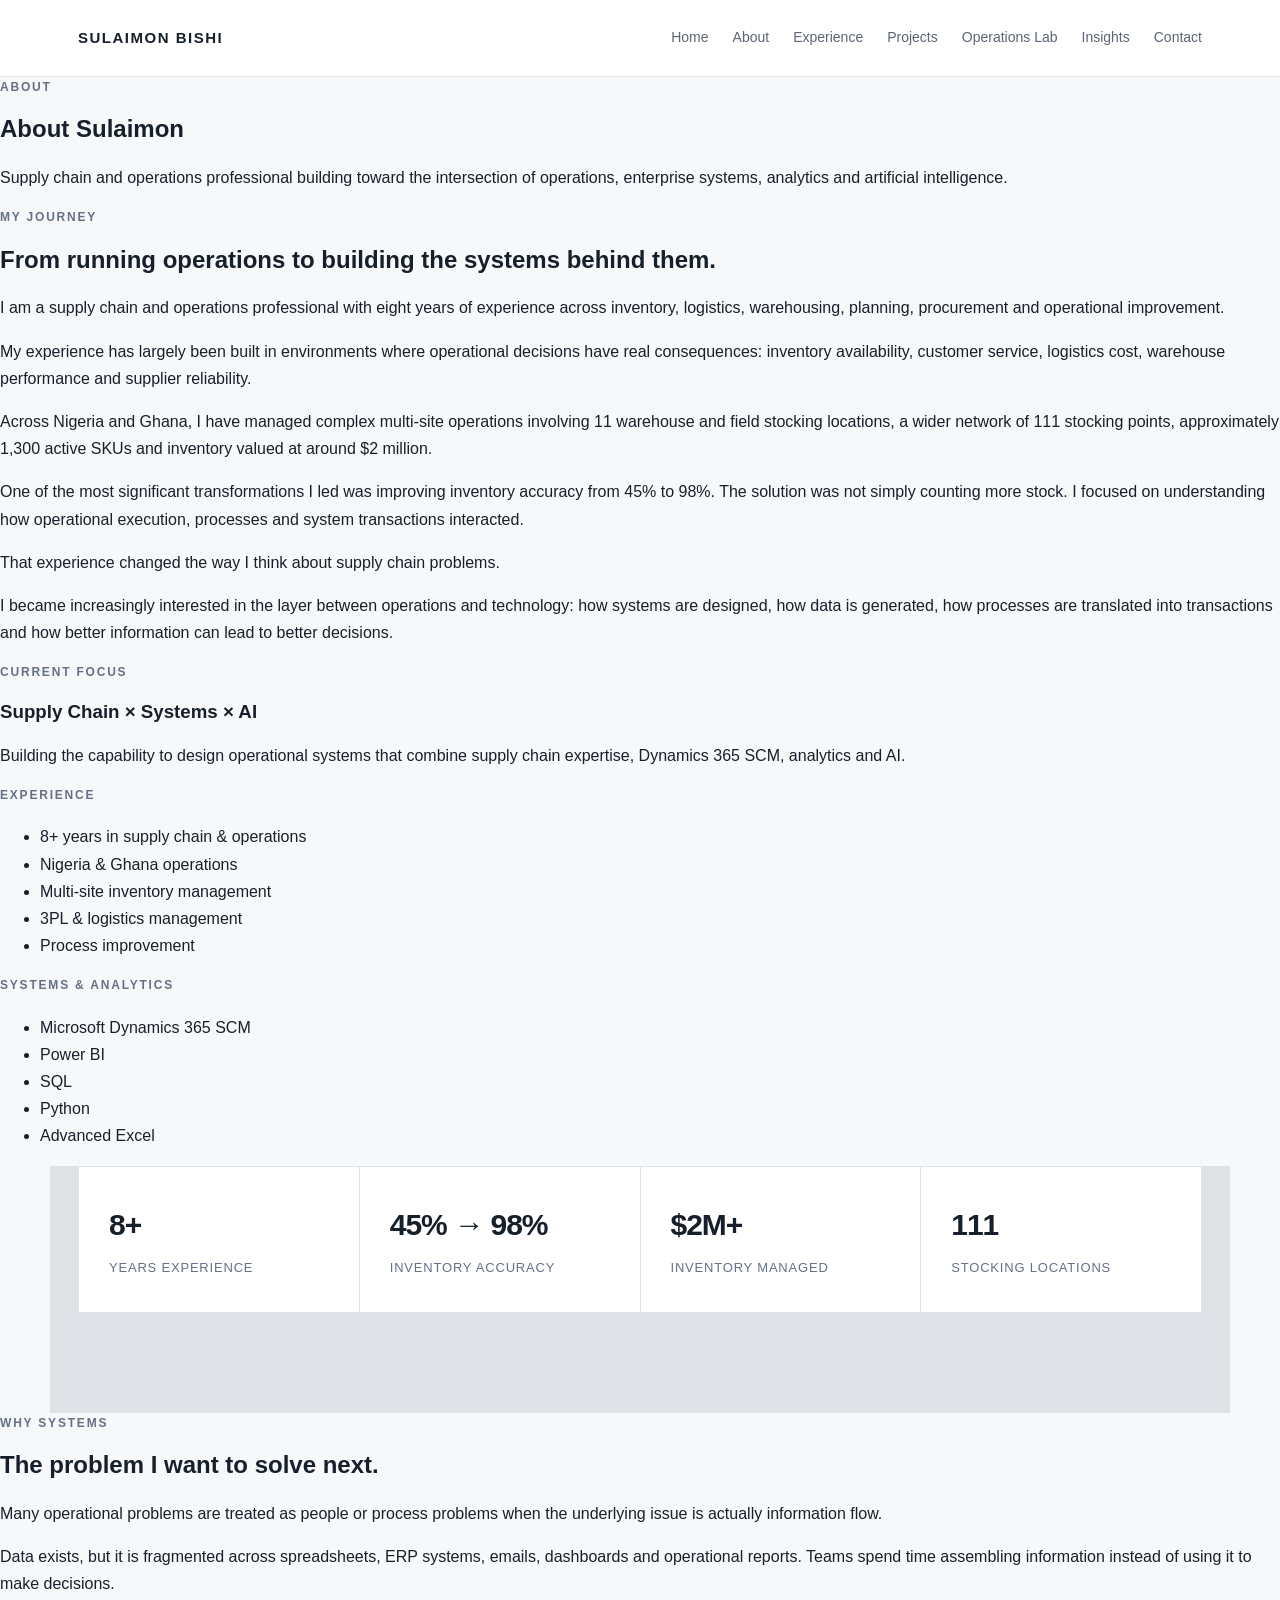
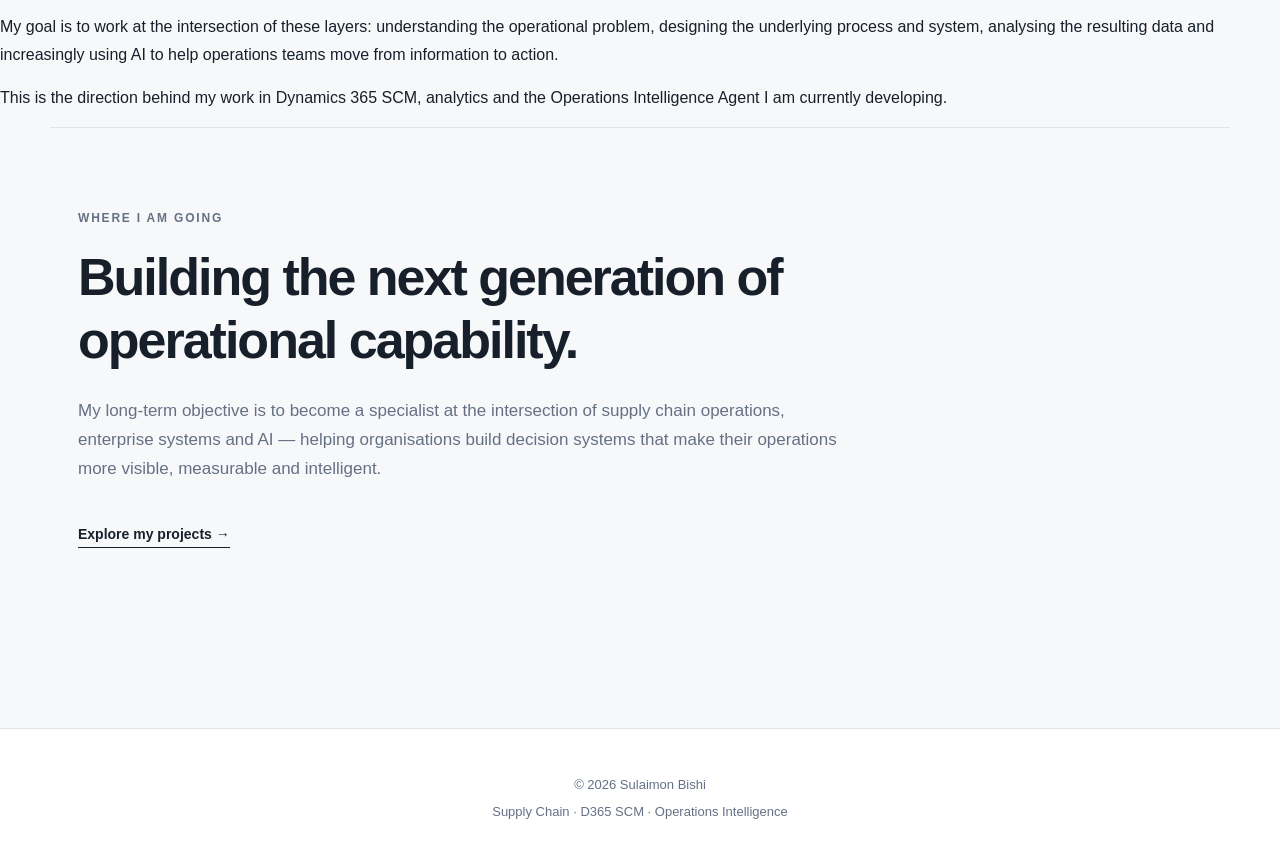
==== about.html @ 92021896 "Build complete About page" ====
<!DOCTYPE html>
<html lang="en">

<head>

    <meta charset="UTF-8">

    <meta name="viewport"
          content="width=device-width, initial-scale=1.0">

    <title>About | Sulaimon Bishi</title>

    <meta name="description"
          content="About Sulaimon Bishi — Supply Chain, Operations, Dynamics 365 SCM and Operations Intelligence professional.">

    <link rel="stylesheet" href="style.css">

</head>


<body>

<header>

    <nav>

        <div class="logo">
            SULAIMON BISHI
        </div>

        <div class="navigation">

            <a href="index.html">Home</a>

            <a href="about.html">About</a>

            <a href="experience.html">Experience</a>

            <a href="projects.html">Projects</a>

            <a href="lab.html">Operations Lab</a>

            <a href="insights.html">Insights</a>

            <a href="contact.html">Contact</a>

        </div>

    </nav>

</header>


<main>


    <!-- PAGE INTRO -->

    <section class="page-hero">

        <p class="section-label">
            ABOUT
        </p>

        <h1>
            About Sulaimon
        </h1>

        <p>
            Supply chain and operations professional building toward
            the intersection of operations, enterprise systems,
            analytics and artificial intelligence.
        </p>

    </section>


    <!-- MAIN ABOUT -->

    <section class="about-layout">


        <div class="about-main">

            <p class="section-label">
                MY JOURNEY
            </p>

            <h2>
                From running operations to building the systems behind them.
            </h2>


            <p>
                I am a supply chain and operations professional with
                eight years of experience across inventory, logistics,
                warehousing, planning, procurement and operational
                improvement.
            </p>


            <p>
                My experience has largely been built in environments
                where operational decisions have real consequences:
                inventory availability, customer service, logistics
                cost, warehouse performance and supplier reliability.
            </p>


            <p>
                Across Nigeria and Ghana, I have managed complex
                multi-site operations involving 11 warehouse and field
                stocking locations, a wider network of 111 stocking
                points, approximately 1,300 active SKUs and inventory
                valued at around $2 million.
            </p>


            <p>
                One of the most significant transformations I led was
                improving inventory accuracy from 45% to 98%.
                The solution was not simply counting more stock. I
                focused on understanding how operational execution,
                processes and system transactions interacted.
            </p>


            <p>
                That experience changed the way I think about supply
                chain problems.
            </p>


            <p>
                I became increasingly interested in the layer between
                operations and technology: how systems are designed,
                how data is generated, how processes are translated
                into transactions and how better information can lead
                to better decisions.
            </p>

        </div>


        <aside class="about-sidebar">

            <div class="about-card">

                <p class="section-label">
                    CURRENT FOCUS
                </p>

                <h3>
                    Supply Chain × Systems × AI
                </h3>

                <p>
                    Building the capability to design operational
                    systems that combine supply chain expertise,
                    Dynamics 365 SCM, analytics and AI.
                </p>

            </div>


            <div class="about-card">

                <p class="section-label">
                    EXPERIENCE
                </p>

                <ul>

                    <li>
                        8+ years in supply chain & operations
                    </li>

                    <li>
                        Nigeria & Ghana operations
                    </li>

                    <li>
                        Multi-site inventory management
                    </li>

                    <li>
                        3PL & logistics management
                    </li>

                    <li>
                        Process improvement
                    </li>

                </ul>

            </div>


            <div class="about-card">

                <p class="section-label">
                    SYSTEMS & ANALYTICS
                </p>

                <ul>

                    <li>
                        Microsoft Dynamics 365 SCM
                    </li>

                    <li>
                        Power BI
                    </li>

                    <li>
                        SQL
                    </li>

                    <li>
                        Python
                    </li>

                    <li>
                        Advanced Excel
                    </li>

                </ul>

            </div>

        </aside>


    </section>


    <!-- NUMBERS -->

    <section class="metrics">


        <div class="metric">

            <strong>
                8+
            </strong>

            <span>
                Years Experience
            </span>

        </div>


        <div class="metric">

            <strong>
                45% → 98%
            </strong>

            <span>
                Inventory Accuracy
            </span>

        </div>


        <div class="metric">

            <strong>
                $2M+
            </strong>

            <span>
                Inventory Managed
            </span>

        </div>


        <div class="metric">

            <strong>
                111
            </strong>

            <span>
                Stocking Locations
            </span>

        </div>


    </section>


    <!-- WHY SYSTEMS -->

    <section class="about-section">

        <p class="section-label">
            WHY SYSTEMS
        </p>

        <h2>
            The problem I want to solve next.
        </h2>


        <p>
            Many operational problems are treated as people or
            process problems when the underlying issue is actually
            information flow.
        </p>


        <p>
            Data exists, but it is fragmented across spreadsheets,
            ERP systems, emails, dashboards and operational reports.
            Teams spend time assembling information instead of
            using it to make decisions.
        </p>


        <p>
            My goal is to work at the intersection of these layers:
            understanding the operational problem, designing the
            underlying process and system, analysing the resulting
            data and increasingly using AI to help operations teams
            move from information to action.
        </p>


        <p>
            This is the direction behind my work in Dynamics 365 SCM,
            analytics and the Operations Intelligence Agent I am
            currently developing.
        </p>

    </section>


    <!-- CAREER DIRECTION -->

    <section class="featured">

        <p class="section-label">
            WHERE I AM GOING
        </p>

        <h2>
            Building the next generation of operational capability.
        </h2>

        <p>
            My long-term objective is to become a specialist at the
            intersection of supply chain operations, enterprise
            systems and AI — helping organisations build decision
            systems that make their operations more visible,
            measurable and intelligent.
        </p>

        <a href="projects.html" class="text-link">
            Explore my projects →
        </a>

    </section>


</main>


<footer>

    <p>
        © 2026 Sulaimon Bishi
    </p>

    <p>
        Supply Chain · D365 SCM · Operations Intelligence
    </p>

</footer>


</body>

</html>
---- style.css ----
/* =========================================
   SULAIMON BISHI — PROFESSIONAL PORTFOLIO
   ========================================= */


/* ---------- GLOBAL ---------- */

* {
    box-sizing: border-box;
}


html {
    scroll-behavior: smooth;
}


body {
    margin: 0;
    background: #f7f8fa;
    color: #17202a;
    font-family: Arial, Helvetica, sans-serif;
    line-height: 1.7;
}


a {
    color: inherit;
    text-decoration: none;
}


p {
    margin-top: 0;
}


h1,
h2,
h3 {
    margin-top: 0;
    line-height: 1.2;
}


main {
    width: 100%;
}


/* ---------- NAVIGATION ---------- */

header {
    position: sticky;
    top: 0;
    z-index: 1000;

    background: rgba(255, 255, 255, 0.96);

    border-bottom: 1px solid #e4e7eb;

    backdrop-filter: blur(8px);
}


nav {
    max-width: 1180px;
    margin: 0 auto;

    min-height: 76px;

    padding: 0 28px;

    display: flex;
    align-items: center;
    justify-content: space-between;

    gap: 30px;
}


.logo {
    font-size: 15px;
    font-weight: 700;

    letter-spacing: 1.5px;

    white-space: nowrap;
}


.navigation {
    display: flex;
    align-items: center;

    gap: 24px;
}


.navigation a {
    color: #5b6573;

    font-size: 14px;
    font-weight: 500;

    transition:
        color 0.2s ease,
        transform 0.2s ease;
}


.navigation a:hover {
    color: #111827;

    transform: translateY(-1px);
}


/* ---------- HERO ---------- */

.hero {
    max-width: 1180px;

    margin: 0 auto;

    padding: 125px 28px 100px;
}


.eyebrow,
.section-label {
    color: #667085;

    font-size: 12px;
    font-weight: 700;

    letter-spacing: 1.8px;

    text-transform: uppercase;
}


.eyebrow {
    margin-bottom: 24px;
}


.hero h1 {
    max-width: 900px;

    margin-bottom: 18px;

    font-size: clamp(48px, 7vw, 82px);

    letter-spacing: -3px;
}


.hero h2 {
    max-width: 850px;

    margin-bottom: 28px;

    color: #344054;

    font-size: clamp(22px, 3vw, 34px);

    font-weight: 500;

    letter-spacing: -0.7px;
}


.hero-text {
    max-width: 720px;

    margin-bottom: 36px;

    color: #667085;

    font-size: 19px;
}


/* ---------- BUTTONS ---------- */

.hero-buttons {
    display: flex;

    flex-wrap: wrap;

    gap: 14px;
}


.button {
    display: inline-flex;

    align-items: center;
    justify-content: center;

    min-height: 48px;

    padding: 0 22px;

    background: #17202a;

    border: 1px solid #17202a;
    border-radius: 6px;

    color: #ffffff;

    font-size: 14px;
    font-weight: 700;

    transition:
        background 0.2s ease,
        color 0.2s ease,
        transform 0.2s ease;
}


.button:hover {
    background: #ffffff;

    color: #17202a;

    transform: translateY(-2px);
}


.button.secondary {
    background: transparent;

    color: #17202a;

    border-color: #c9ced6;
}


.button.secondary:hover {
    background: #17202a;

    color: #ffffff;
}


/* ---------- METRICS ---------- */

.metrics {
    max-width: 1180px;

    margin: 0 auto;

    padding: 0 28px 100px;

    display: grid;

    grid-template-columns:
        repeat(4, 1fr);

    gap: 1px;

    background: #dfe3e8;

    border: 1px solid #dfe3e8;
}


.metric {
    min-height: 145px;

    padding: 30px;

    background: #ffffff;

    display: flex;

    flex-direction: column;

    justify-content: center;
}


.metric strong {
    margin-bottom: 7px;

    font-size: 30px;

    letter-spacing: -1px;
}


.metric span {
    color: #667085;

    font-size: 13px;

    text-transform: uppercase;

    letter-spacing: 0.8px;
}


/* ---------- GENERAL CONTENT ---------- */

.intro,
.focus,
.featured {
    max-width: 1180px;

    margin: 0 auto;

    padding-left: 28px;
    padding-right: 28px;
}


.intro {
    padding-top: 110px;

    padding-bottom: 90px;
}


.intro h1 {
    max-width: 850px;

    margin-bottom: 28px;

    font-size: clamp(44px, 6vw, 68px);

    letter-spacing: -2.5px;
}


.intro h2,
.featured h2 {
    max-width: 850px;

    margin-bottom: 26px;

    font-size: clamp(34px, 5vw, 52px);

    letter-spacing: -2px;
}


.intro p:not(.section-label) {
    max-width: 760px;

    color: #667085;

    font-size: 17px;
}


.section-label {
    margin-bottom: 18px;
}


/* ---------- CAPABILITY CARDS ---------- */

.focus {
    padding-bottom: 110px;

    display: grid;

    grid-template-columns:
        repeat(3, 1fr);

    gap: 18px;
}


.focus-card {
    min-height: 250px;

    padding: 34px;

    background: #ffffff;

    border: 1px solid #e1e5ea;

    border-radius: 8px;

    transition:
        transform 0.2s ease,
        border-color 0.2s ease,
        box-shadow 0.2s ease;
}


.focus-card:hover {
    transform: translateY(-4px);

    border-color: #b8bec7;

    box-shadow:
        0 12px 30px rgba(16, 24, 40, 0.07);
}


.focus-card h3 {
    margin-bottom: 16px;

    font-size: 22px;
}


.focus-card p:not(.section-label) {
    color: #667085;

    font-size: 15px;
}


/* ---------- FEATURED SECTIONS ---------- */

.featured {
    margin-bottom: 80px;

    padding-top: 80px;
    padding-bottom: 80px;

    border-top: 1px solid #e1e5ea;
}


.featured > p:not(.section-label) {
    max-width: 760px;

    color: #667085;

    font-size: 17px;
}


.featured .text-link {
    margin-top: 22px;
}


/* ---------- PROJECT GRID ---------- */

.project-grid {
    margin-top: 42px;

    display: grid;

    grid-template-columns:
        repeat(2, 1fr);

    gap: 20px;
}


.project-card {
    min-height: 330px;

    padding: 32px;

    background: #ffffff;

    border: 1px solid #e1e5ea;

    border-radius: 8px;

    display: flex;

    flex-direction: column;

    align-items: flex-start;

    transition:
        transform 0.2s ease,
        box-shadow 0.2s ease,
        border-color 0.2s ease;
}


.project-card:hover {
    transform: translateY(-4px);

    border-color: #b8bec7;

    box-shadow:
        0 12px 30px rgba(16, 24, 40, 0.07);
}


.project-status {
    margin-bottom: 18px;

    color: #667085;

    font-size: 11px;

    font-weight: 700;

    letter-spacing: 1.4px;

    text-transform: uppercase;
}


.project-card h3 {
    margin-bottom: 15px;

    font-size: 24px;

    letter-spacing: -0.5px;
}


.project-card p:not(.project-status) {
    color: #667085;

    font-size: 15px;
}


.project-tags {
    margin-top: auto;

    padding-top: 25px;

    display: flex;

    flex-wrap: wrap;

    gap: 8px;
}


.project-tags span {
    padding: 5px 9px;

    background: #f1f3f5;

    border-radius: 4px;

    color: #475467;

    font-size: 11px;

    font-weight: 700;

    letter-spacing: 0.3px;
}


/* ---------- TEXT LINKS ---------- */

.text-link {
    display: inline-block;

    color: #17202a;

    font-size: 14px;

    font-weight: 700;

    border-bottom: 1px solid #17202a;

    transition:
        opacity 0.2s ease,
        transform 0.2s ease;
}


.text-link:hover {
    opacity: 0.6;

    transform: translateX(3px);
}


/* ---------- FOOTER ---------- */

footer {
    margin-top: 100px;

    padding: 40px 28px;

    border-top: 1px solid #e1e5ea;

    background: #ffffff;

    text-align: center;

    color: #667085;

    font-size: 13px;
}


footer p {
    margin: 5px 0;
}


/* ---------- RESPONSIVE TABLET ---------- */

@media (max-width: 900px) {

    nav {
        align-items: flex-start;

        flex-direction: column;

        padding-top: 20px;
        padding-bottom: 20px;
    }


    .navigation {
        width: 100%;

        flex-wrap: wrap;

        gap: 14px 20px;
    }


    .metrics {
        grid-template-columns:
            repeat(2, 1fr);
    }


    .focus {
        grid-template-columns:
            1fr;
    }


    .project-grid {
        grid-template-columns:
            1fr;
    }

}


/* ---------- RESPONSIVE MOBILE ---------- */

@media (max-width: 600px) {

    nav {
        padding-left: 20px;
        padding-right: 20px;
    }


    .navigation {
        gap: 10px 15px;
    }


    .navigation a {
        font-size: 13px;
    }


    .hero {
        padding: 80px 20px 70px;
    }


    .hero h1 {
        font-size: 48px;

        letter-spacing: -2px;
    }


    .hero h2 {
        font-size: 24px;
    }


    .hero-text {
        font-size: 17px;
    }


    .metrics {
        margin-left: 20px;
        margin-right: 20px;

        padding: 0;

        grid-template-columns:
            1fr;
    }


    .intro,
    .focus,
    .featured {
        padding-left: 20px;
        padding-right: 20px;
    }


    .intro {
        padding-top: 75px;

        padding-bottom: 65px;
    }


    .intro h2,
    .featured h2 {
        font-size: 36px;
    }


    .focus {
        padding-bottom: 70px;
    }


    .featured {
        padding-top: 60px;

        padding-bottom: 60px;

        margin-bottom: 50px;
    }


    .project-grid {
        margin-top: 30px;
    }


    .project-card {
        min-height: auto;

        padding: 26px;
    }


    footer {
        padding-left: 20px;
        padding-right: 20px;
    }

}
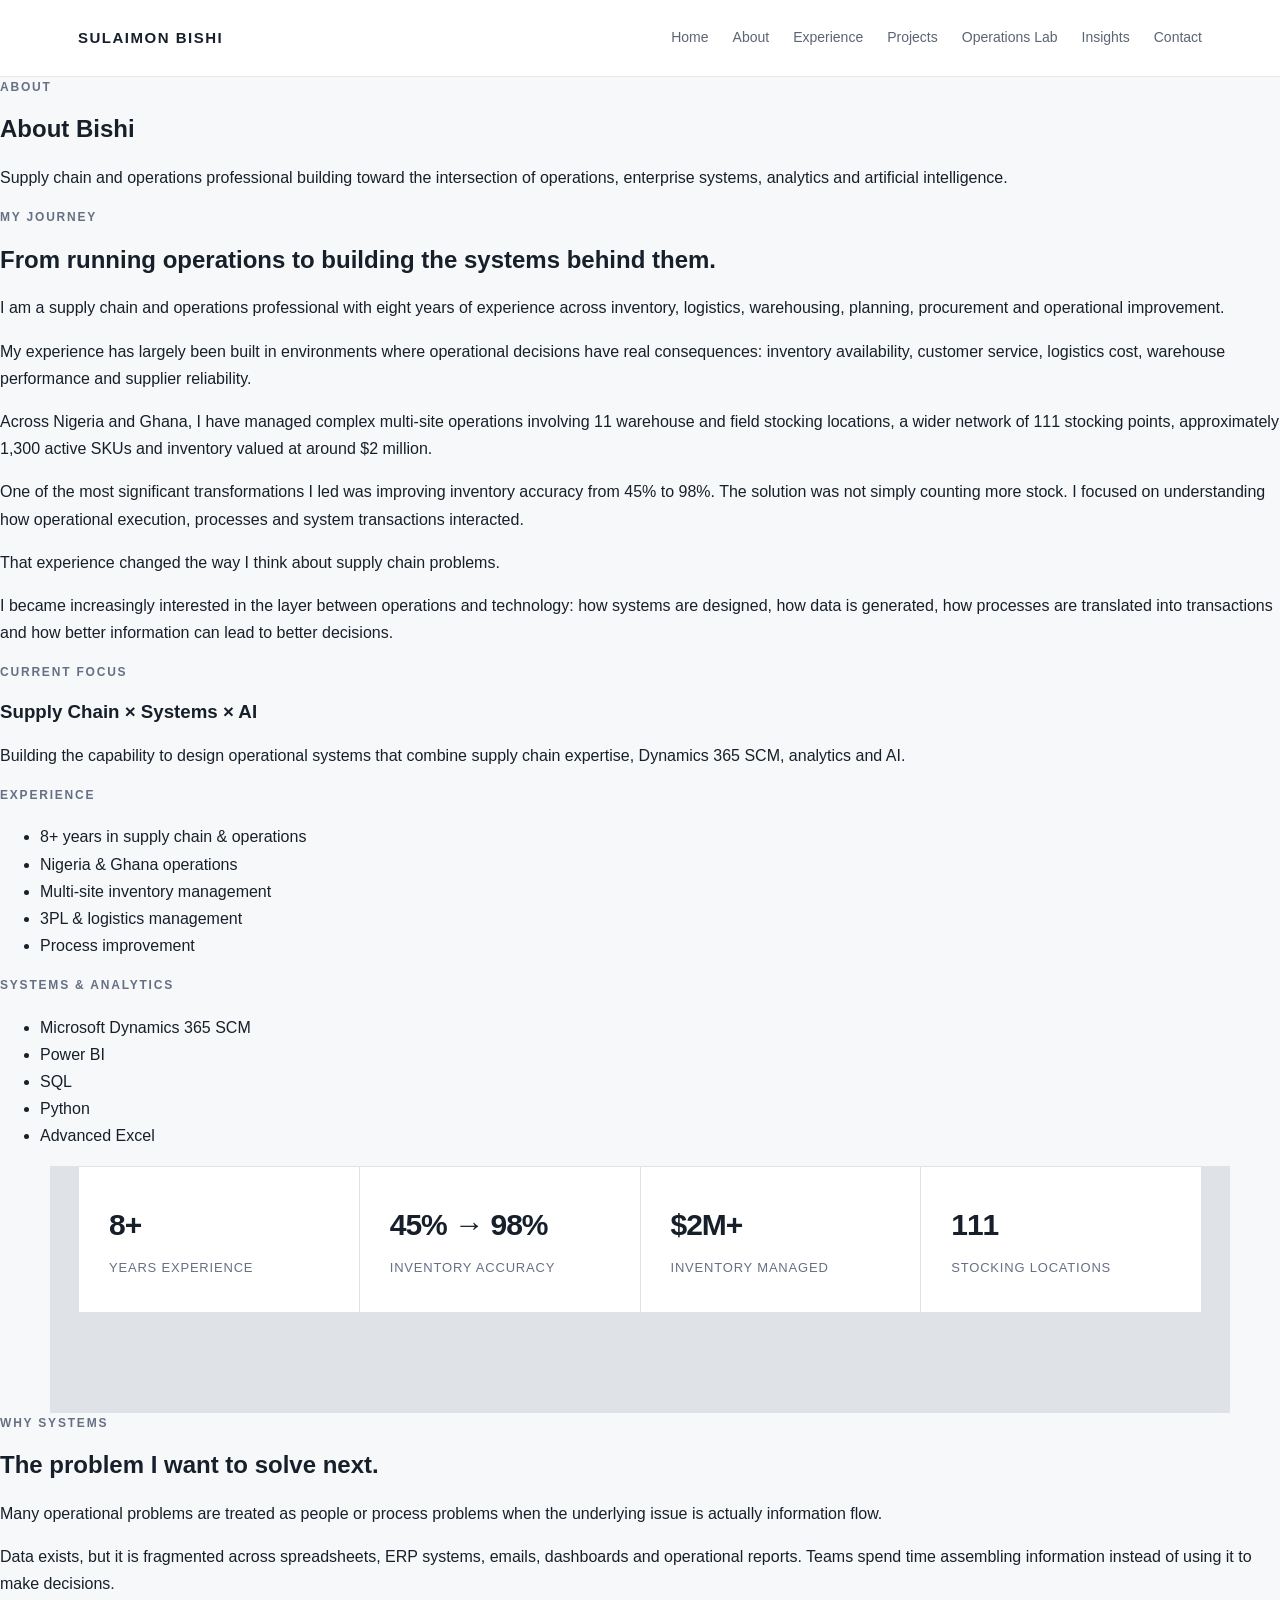
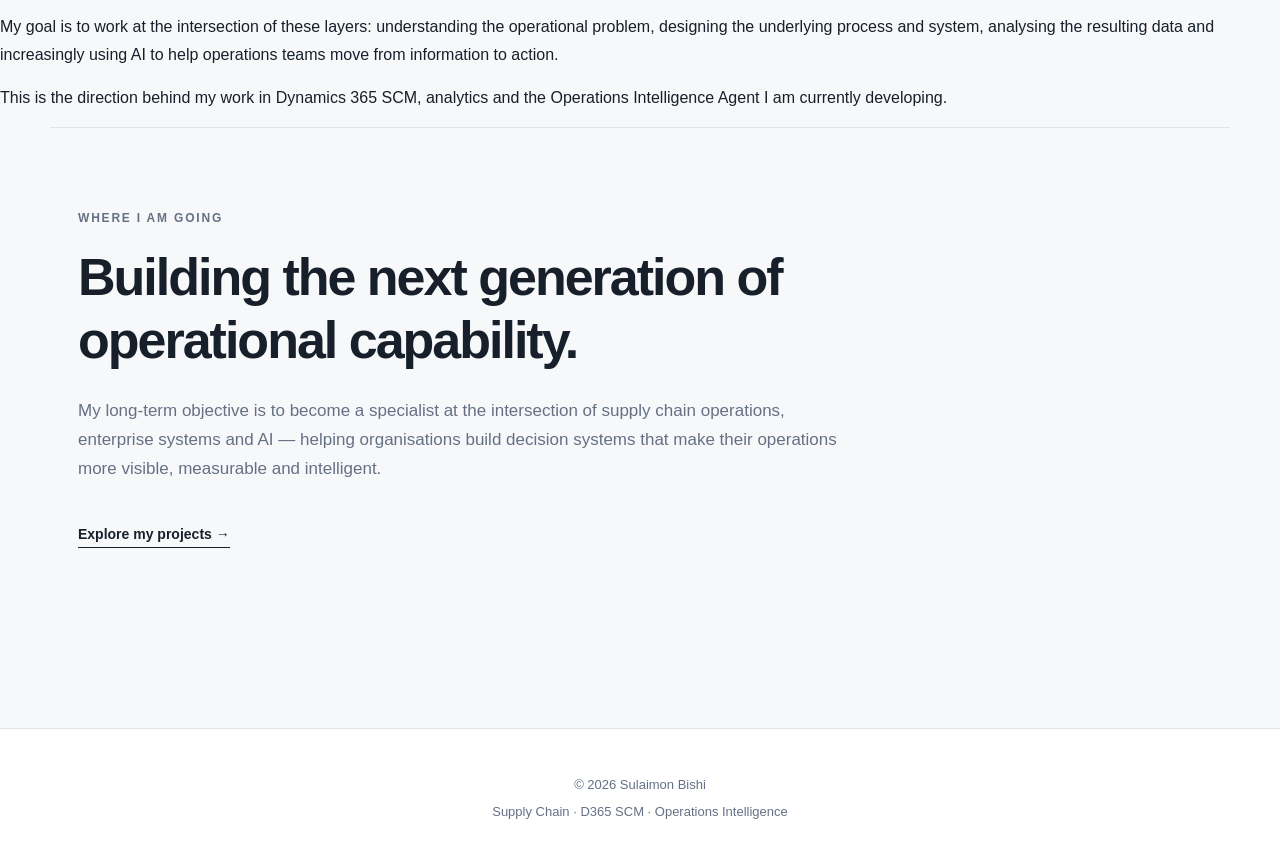
==== commit 726aca8b: "Build complete About page" ====
--- a/about.html
+++ b/about.html
@@ -63,7 +63,7 @@
         </p>
 
         <h1>
-            About Sulaimon
+            About Bishi
         </h1>
 
         <p>
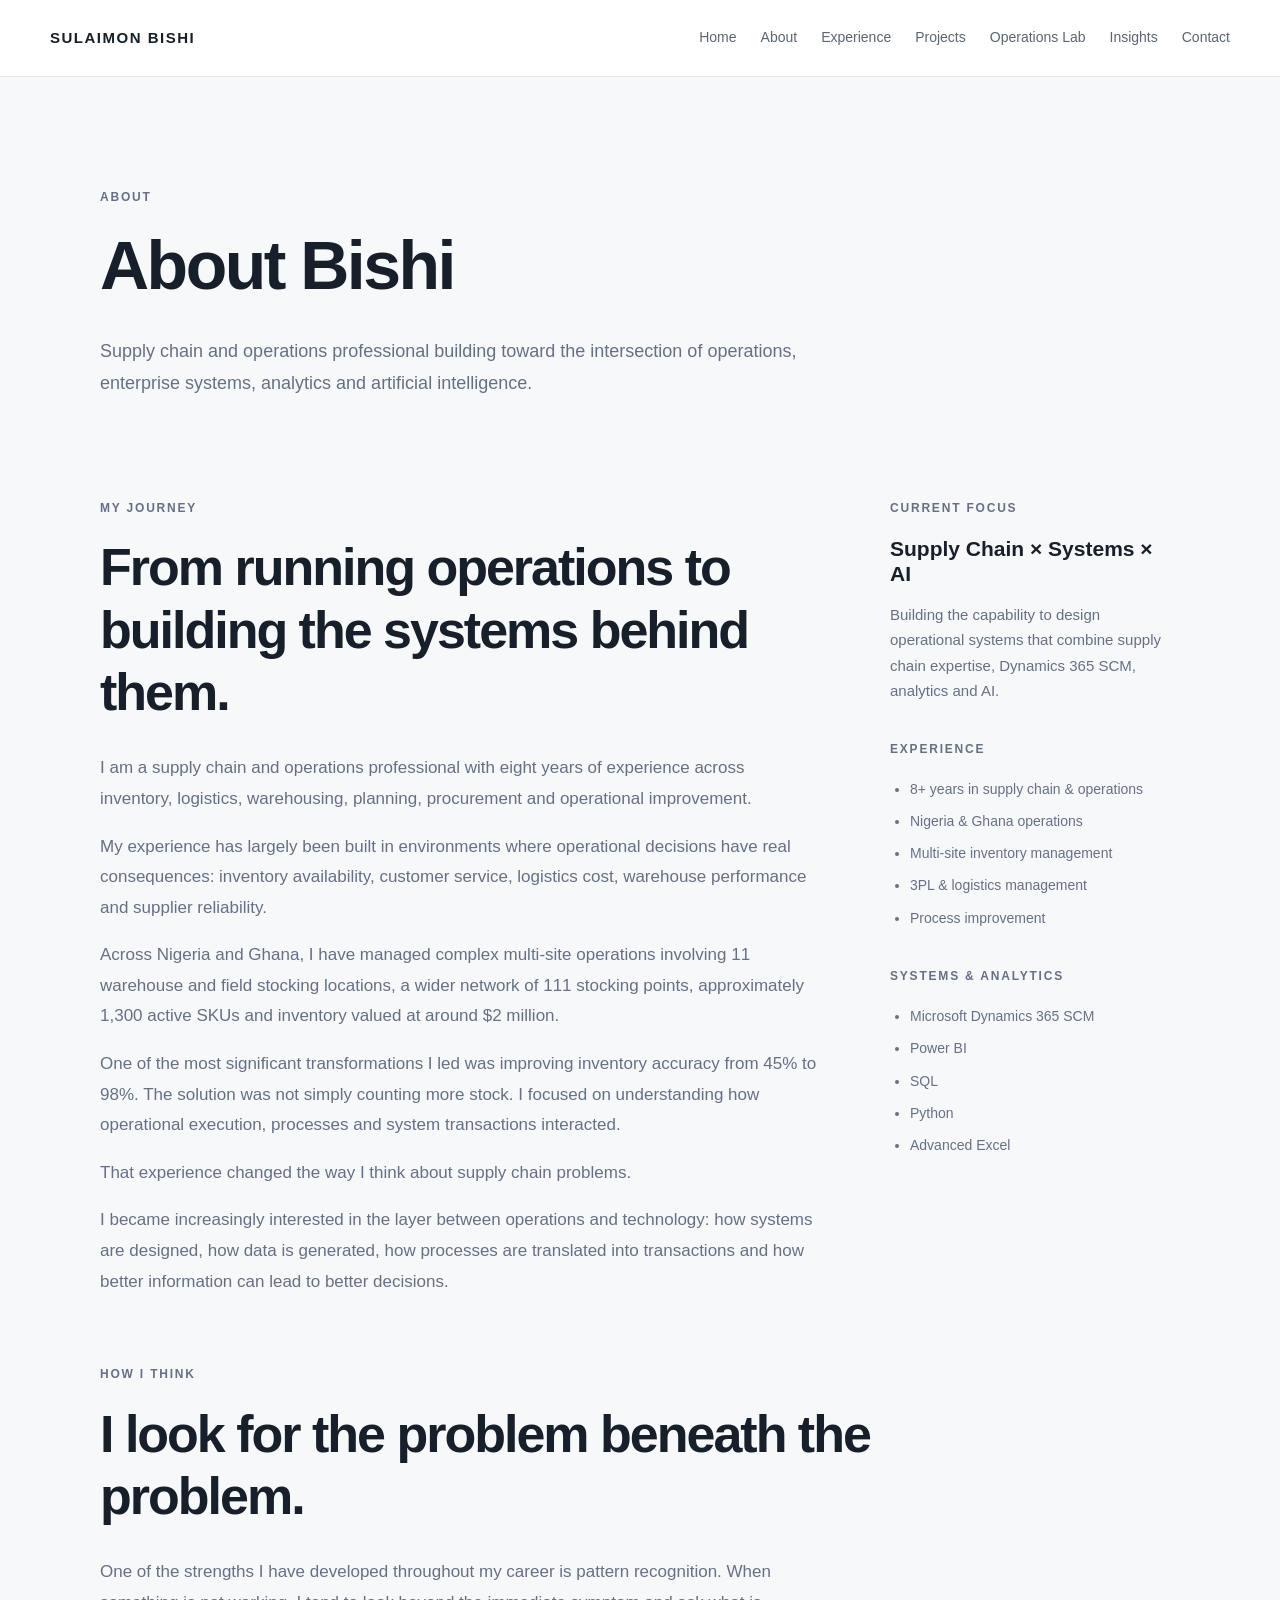
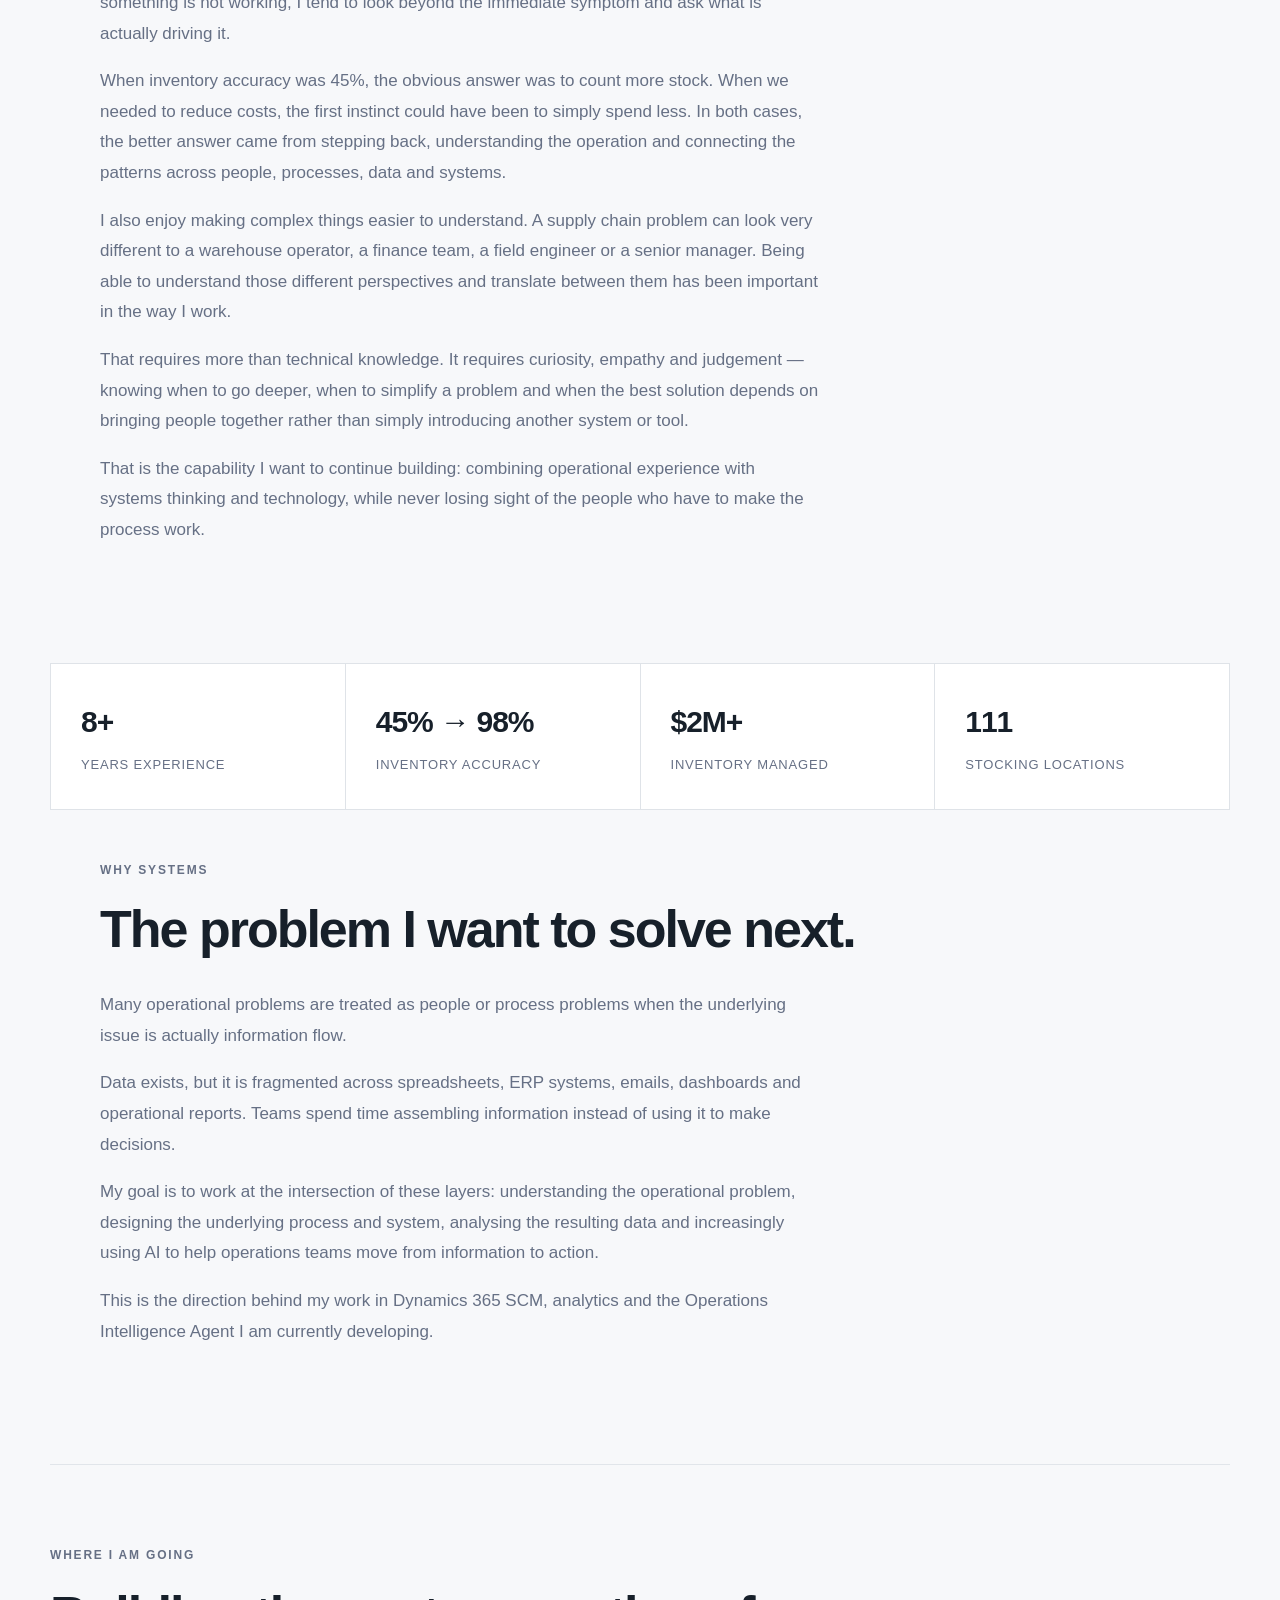
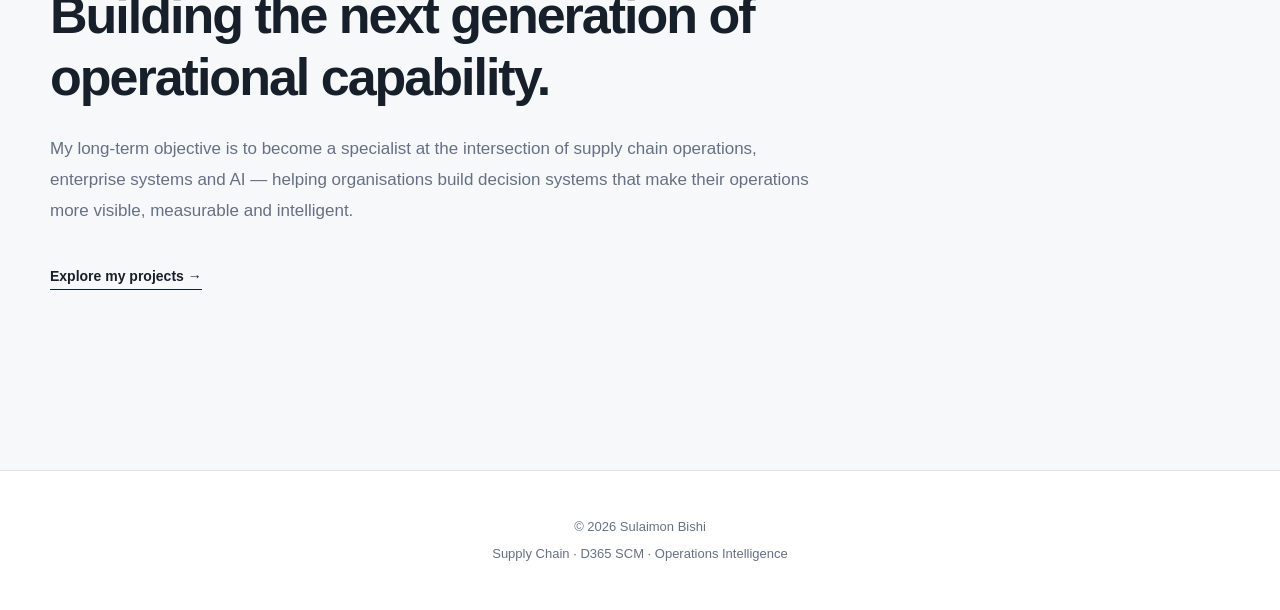
==== commit 3ca46bf5: "Personality in About Section" ====
--- a/about.html
+++ b/about.html
@@ -234,6 +234,66 @@
     </section>
 
 
+    <!-- HOW I THINK -->
+
+    <section class="about-section">
+
+        <p class="section-label">
+            HOW I THINK
+        </p>
+
+        <h2>
+            I look for the problem beneath the problem.
+        </h2>
+
+
+        <p>
+            One of the strengths I have developed throughout my career
+            is pattern recognition. When something is not working, I
+            tend to look beyond the immediate symptom and ask what is
+            actually driving it.
+        </p>
+
+
+        <p>
+            When inventory accuracy was 45%, the obvious answer was to
+            count more stock. When we needed to reduce costs, the first
+            instinct could have been to simply spend less. In both
+            cases, the better answer came from stepping back,
+            understanding the operation and connecting the patterns
+            across people, processes, data and systems.
+        </p>
+
+
+        <p>
+            I also enjoy making complex things easier to understand.
+            A supply chain problem can look very different to a
+            warehouse operator, a finance team, a field engineer or a
+            senior manager. Being able to understand those different
+            perspectives and translate between them has been important
+            in the way I work.
+        </p>
+
+
+        <p>
+            That requires more than technical knowledge. It requires
+            curiosity, empathy and judgement — knowing when to go
+            deeper, when to simplify a problem and when the best
+            solution depends on bringing people together rather than
+            simply introducing another system or tool.
+        </p>
+
+
+        <p>
+            That is the capability I want to continue building:
+            combining operational experience with systems thinking and
+            technology, while never losing sight of the people who
+            have to make the process work.
+        </p>
+
+    </section>
+
+
     <!-- NUMBERS -->
 
     <section class="metrics">
--- a/style.css
+++ b/style.css
@@ -1,19 +1,21 @@
 /* =========================================
-   SULAIMON BISHI — PROFESSIONAL PORTFOLIO
-   ========================================= */
-
-
-/* ---------- GLOBAL ---------- */
+   SULAIMON BISHI
+   PROFESSIONAL PORTFOLIO
+   MASTER STYLESHEET
+   ========================================= */
+
+
+/* =========================================
+   1. GLOBAL
+   ========================================= */
 
 * {
     box-sizing: border-box;
 }
 
-
 html {
     scroll-behavior: smooth;
 }
-
 
 body {
     margin: 0;
@@ -21,19 +23,17 @@
     color: #17202a;
     font-family: Arial, Helvetica, sans-serif;
     line-height: 1.7;
-}
-
+    overflow-x: hidden;
+}
 
 a {
     color: inherit;
     text-decoration: none;
 }
 
-
 p {
     margin-top: 0;
 }
-
 
 h1,
 h2,
@@ -42,13 +42,32 @@
     line-height: 1.2;
 }
 
-
 main {
     width: 100%;
 }
 
 
-/* ---------- NAVIGATION ---------- */
+/* =========================================
+   2. SITE CONTAINER
+   ========================================= */
+
+nav {
+    width: min(100% - 56px, 1180px);
+    min-height: 76px;
+
+    margin: 0 auto;
+
+    display: flex;
+    align-items: center;
+    justify-content: space-between;
+
+    gap: 30px;
+}
+
+
+/* =========================================
+   3. NAVIGATION
+   ========================================= */
 
 header {
     position: sticky;
@@ -62,23 +81,6 @@
     backdrop-filter: blur(8px);
 }
 
-
-nav {
-    max-width: 1180px;
-    margin: 0 auto;
-
-    min-height: 76px;
-
-    padding: 0 28px;
-
-    display: flex;
-    align-items: center;
-    justify-content: space-between;
-
-    gap: 30px;
-}
-
-
 .logo {
     font-size: 15px;
     font-weight: 700;
@@ -88,7 +90,6 @@
     white-space: nowrap;
 }
 
-
 .navigation {
     display: flex;
     align-items: center;
@@ -96,7 +97,6 @@
     gap: 24px;
 }
 
-
 .navigation a {
     color: #5b6573;
 
@@ -108,7 +108,6 @@
         transform 0.2s ease;
 }
 
-
 .navigation a:hover {
     color: #111827;
 
@@ -116,16 +115,17 @@
 }
 
 
-/* ---------- HERO ---------- */
+/* =========================================
+   4. HOMEPAGE HERO
+   ========================================= */
 
 .hero {
-    max-width: 1180px;
+    width: min(100% - 56px, 1180px);
 
     margin: 0 auto;
 
-    padding: 125px 28px 100px;
-}
-
+    padding: 125px 0 100px;
+}
 
 .eyebrow,
 .section-label {
@@ -139,12 +139,10 @@
     text-transform: uppercase;
 }
 
-
 .eyebrow {
     margin-bottom: 24px;
 }
 
-
 .hero h1 {
     max-width: 900px;
 
@@ -155,7 +153,6 @@
     letter-spacing: -3px;
 }
 
-
 .hero h2 {
     max-width: 850px;
 
@@ -170,7 +167,6 @@
     letter-spacing: -0.7px;
 }
 
-
 .hero-text {
     max-width: 720px;
 
@@ -182,7 +178,9 @@
 }
 
 
-/* ---------- BUTTONS ---------- */
+/* =========================================
+   5. BUTTONS
+   ========================================= */
 
 .hero-buttons {
     display: flex;
@@ -191,7 +189,6 @@
 
     gap: 14px;
 }
-
 
 .button {
     display: inline-flex;
@@ -219,7 +216,6 @@
         transform 0.2s ease;
 }
 
-
 .button:hover {
     background: #ffffff;
 
@@ -228,7 +224,6 @@
     transform: translateY(-2px);
 }
 
-
 .button.secondary {
     background: transparent;
 
@@ -237,7 +232,6 @@
     border-color: #c9ced6;
 }
 
-
 .button.secondary:hover {
     background: #17202a;
 
@@ -245,19 +239,18 @@
 }
 
 
-/* ---------- METRICS ---------- */
+/* =========================================
+   6. METRICS
+   ========================================= */
 
 .metrics {
-    max-width: 1180px;
+    width: min(100% - 56px, 1180px);
 
     margin: 0 auto;
 
-    padding: 0 28px 100px;
-
     display: grid;
 
-    grid-template-columns:
-        repeat(4, 1fr);
+    grid-template-columns: repeat(4, 1fr);
 
     gap: 1px;
 
@@ -265,7 +258,6 @@
 
     border: 1px solid #dfe3e8;
 }
-
 
 .metric {
     min-height: 145px;
@@ -281,7 +273,6 @@
     justify-content: center;
 }
 
-
 .metric strong {
     margin-bottom: 7px;
 
@@ -290,7 +281,6 @@
     letter-spacing: -1px;
 }
 
-
 .metric span {
     color: #667085;
 
@@ -302,49 +292,28 @@
 }
 
 
-/* ---------- GENERAL CONTENT ---------- */
-
-.intro,
-.focus,
-.featured {
-    max-width: 1180px;
+/* =========================================
+   7. HOMEPAGE INTRO
+   ========================================= */
+
+.intro {
+    width: min(100% - 56px, 1180px);
 
     margin: 0 auto;
 
-    padding-left: 28px;
-    padding-right: 28px;
-}
-
-
-.intro {
     padding-top: 110px;
-
     padding-bottom: 90px;
 }
 
-
-.intro h1 {
+.intro h2 {
     max-width: 850px;
 
-    margin-bottom: 28px;
-
-    font-size: clamp(44px, 6vw, 68px);
-
-    letter-spacing: -2.5px;
-}
-
-
-.intro h2,
-.featured h2 {
-    max-width: 850px;
-
     margin-bottom: 26px;
 
     font-size: clamp(34px, 5vw, 52px);
 
     letter-spacing: -2px;
 }
-
 
 .intro p:not(.section-label) {
     max-width: 760px;
@@ -352,27 +321,32 @@
     color: #667085;
 
     font-size: 17px;
-}
-
+
+    line-height: 1.8;
+}
 
 .section-label {
     margin-bottom: 18px;
 }
 
 
-/* ---------- CAPABILITY CARDS ---------- */
+/* =========================================
+   8. CAPABILITY CARDS
+   ========================================= */
 
 .focus {
+    width: min(100% - 56px, 1180px);
+
+    margin: 0 auto;
+
     padding-bottom: 110px;
 
     display: grid;
 
-    grid-template-columns:
-        repeat(3, 1fr);
+    grid-template-columns: repeat(3, 1fr);
 
     gap: 18px;
 }
-
 
 .focus-card {
     min-height: 250px;
@@ -391,7 +365,6 @@
         box-shadow 0.2s ease;
 }
 
-
 .focus-card:hover {
     transform: translateY(-4px);
 
@@ -401,25 +374,27 @@
         0 12px 30px rgba(16, 24, 40, 0.07);
 }
 
-
 .focus-card h3 {
     margin-bottom: 16px;
 
     font-size: 22px;
 }
 
-
-.focus-card p:not(.section-label) {
+.focus-card p {
     color: #667085;
 
     font-size: 15px;
 }
 
 
-/* ---------- FEATURED SECTIONS ---------- */
+/* =========================================
+   9. FEATURED
+   ========================================= */
 
 .featured {
-    margin-bottom: 80px;
+    width: min(100% - 56px, 1180px);
+
+    margin: 0 auto 80px;
 
     padding-top: 80px;
     padding-bottom: 80px;
@@ -427,6 +402,15 @@
     border-top: 1px solid #e1e5ea;
 }
 
+.featured h2 {
+    max-width: 850px;
+
+    margin-bottom: 26px;
+
+    font-size: clamp(34px, 5vw, 52px);
+
+    letter-spacing: -2px;
+}
 
 .featured > p:not(.section-label) {
     max-width: 760px;
@@ -434,27 +418,370 @@
     color: #667085;
 
     font-size: 17px;
-}
-
+
+    line-height: 1.8;
+}
 
 .featured .text-link {
     margin-top: 22px;
 }
 
 
-/* ---------- PROJECT GRID ---------- */
+/* =========================================
+   10. TEXT LINKS
+   ========================================= */
+
+.text-link {
+    display: inline-block;
+
+    color: #17202a;
+
+    font-size: 14px;
+
+    font-weight: 700;
+
+    border-bottom: 1px solid #17202a;
+
+    transition:
+        opacity 0.2s ease,
+        transform 0.2s ease;
+}
+
+.text-link:hover {
+    opacity: 0.6;
+
+    transform: translateX(3px);
+}
+
+
+/* =========================================
+   11. PAGE HERO
+   ========================================= */
+
+.page-hero {
+    width: min(100% - 56px, 1080px);
+
+    margin: 0 auto;
+
+    padding-top: 110px;
+    padding-bottom: 80px;
+}
+
+.page-hero h1 {
+    max-width: 850px;
+
+    margin-bottom: 28px;
+
+    font-size: clamp(44px, 6vw, 68px);
+
+    letter-spacing: -2.5px;
+}
+
+.page-hero p:not(.section-label) {
+    max-width: 720px;
+
+    color: #667085;
+
+    font-size: 18px;
+
+    line-height: 1.8;
+}
+
+
+/* =========================================
+   12. GENERAL CONTENT SECTION
+   ========================================= */
+
+.content-section {
+    width: min(100% - 56px, 1080px);
+
+    margin: 0 auto;
+
+    padding-top: 50px;
+    padding-bottom: 100px;
+}
+
+.content-section h2 {
+    max-width: 850px;
+
+    margin-bottom: 26px;
+
+    font-size: clamp(34px, 5vw, 52px);
+
+    letter-spacing: -2px;
+}
+
+.content-section > p:not(.section-label) {
+    max-width: 760px;
+
+    color: #667085;
+
+    font-size: 17px;
+
+    line-height: 1.8;
+}
+
+
+/* =========================================
+   13. EXPERIENCE
+   ========================================= */
+
+.experience-entry {
+    padding-top: 75px;
+}
+
+.experience-entry > h3 {
+    margin-bottom: 28px;
+
+    color: #667085;
+
+    font-size: 18px;
+
+    font-weight: 500;
+}
+
+.experience-block {
+    width: 100%;
+    max-width: 900px;
+
+    margin-top: 55px;
+}
+
+.experience-block > h3 {
+    margin-bottom: 20px;
+
+    font-size: 21px;
+}
+
+
+/* =========================================
+   14. EXPERIENCE LISTS
+   ========================================= */
+
+.experience-block ul {
+    max-width: 760px;
+
+    margin: 0;
+    padding-left: 22px;
+
+    color: #667085;
+
+    font-size: 16px;
+
+    line-height: 1.8;
+}
+
+.experience-block li {
+    margin-bottom: 12px;
+}
+
+
+/* =========================================
+   15. EXPERIENCE CASE STUDIES
+   ========================================= */
+
+.case-grid {
+    width: 100%;
+
+    margin-top: 28px;
+
+    display: grid;
+
+    grid-template-columns: repeat(2, minmax(0, 1fr));
+
+    gap: 18px;
+}
+
+.case-card {
+    min-width: 0;
+
+    padding: 30px;
+
+    background: #ffffff;
+
+    border: 1px solid #e1e5ea;
+
+    border-radius: 8px;
+}
+
+.case-number {
+    display: block;
+
+    margin-bottom: 18px;
+
+    color: #667085;
+
+    font-size: 11px;
+
+    font-weight: 700;
+
+    letter-spacing: 1.5px;
+}
+
+.case-card h3 {
+    margin-bottom: 14px;
+
+    font-size: 21px;
+}
+
+.case-card p {
+    margin-bottom: 22px;
+
+    color: #667085;
+
+    font-size: 15px;
+
+    line-height: 1.7;
+}
+
+.case-card strong {
+    display: block;
+
+    font-size: 15px;
+}
+
+
+/* =========================================
+   16. ABOUT PAGE
+   ========================================= */
+
+.about-layout {
+    width: min(100% - 56px, 1080px);
+
+    margin: 0 auto;
+
+    display: grid;
+
+    grid-template-columns:
+        minmax(0, 720px)
+        minmax(220px, 280px);
+
+    gap: 70px;
+
+    align-items: start;
+}
+
+.about-main {
+    width: 100%;
+
+    min-width: 0;
+}
+
+.about-main h2 {
+    max-width: 720px;
+
+    margin-bottom: 30px;
+
+    font-size: clamp(34px, 5vw, 52px);
+
+    letter-spacing: -2px;
+}
+
+.about-main p:not(.section-label) {
+    max-width: 720px;
+
+    color: #667085;
+
+    font-size: 17px;
+
+    line-height: 1.8;
+}
+
+
+/* =========================================
+   17. ABOUT SIDEBAR
+   ========================================= */
+
+.about-sidebar {
+    width: 100%;
+
+    min-width: 0;
+}
+
+.about-card {
+    margin-bottom: 35px;
+}
+
+.about-card h3 {
+    margin-bottom: 15px;
+
+    font-size: 21px;
+}
+
+.about-card p:not(.section-label) {
+    color: #667085;
+
+    font-size: 15px;
+
+    line-height: 1.7;
+}
+
+.about-card ul {
+    margin: 0;
+
+    padding-left: 20px;
+
+    color: #667085;
+
+    font-size: 14px;
+
+    line-height: 1.8;
+}
+
+.about-card li {
+    margin-bottom: 7px;
+}
+
+
+/* =========================================
+   18. ABOUT SECTION
+   ========================================= */
+
+.about-section {
+    width: min(100% - 56px, 1080px);
+
+    margin: 0 auto;
+
+    padding-top: 50px;
+    padding-bottom: 100px;
+}
+
+.about-section h2 {
+    max-width: 850px;
+
+    margin-bottom: 30px;
+
+    font-size: clamp(34px, 5vw, 52px);
+
+    letter-spacing: -2px;
+}
+
+.about-section p:not(.section-label) {
+    max-width: 720px;
+
+    color: #667085;
+
+    font-size: 17px;
+
+    line-height: 1.8;
+}
+
+
+/* =========================================
+   19. PROJECT GRID
+   ========================================= */
 
 .project-grid {
+    width: 100%;
+
     margin-top: 42px;
 
     display: grid;
 
-    grid-template-columns:
-        repeat(2, 1fr);
+    grid-template-columns: repeat(2, 1fr);
 
     gap: 20px;
 }
-
 
 .project-card {
     min-height: 330px;
@@ -479,7 +806,6 @@
         border-color 0.2s ease;
 }
 
-
 .project-card:hover {
     transform: translateY(-4px);
 
@@ -489,7 +815,6 @@
         0 12px 30px rgba(16, 24, 40, 0.07);
 }
 
-
 .project-status {
     margin-bottom: 18px;
 
@@ -504,7 +829,6 @@
     text-transform: uppercase;
 }
 
-
 .project-card h3 {
     margin-bottom: 15px;
 
@@ -513,13 +837,11 @@
     letter-spacing: -0.5px;
 }
 
-
-.project-card p:not(.project-status) {
+.project-card p {
     color: #667085;
 
     font-size: 15px;
 }
-
 
 .project-tags {
     margin-top: auto;
@@ -533,7 +855,6 @@
     gap: 8px;
 }
 
-
 .project-tags span {
     padding: 5px 9px;
 
@@ -551,33 +872,9 @@
 }
 
 
-/* ---------- TEXT LINKS ---------- */
-
-.text-link {
-    display: inline-block;
-
-    color: #17202a;
-
-    font-size: 14px;
-
-    font-weight: 700;
-
-    border-bottom: 1px solid #17202a;
-
-    transition:
-        opacity 0.2s ease,
-        transform 0.2s ease;
-}
-
-
-.text-link:hover {
-    opacity: 0.6;
-
-    transform: translateX(3px);
-}
-
-
-/* ---------- FOOTER ---------- */
+/* =========================================
+   20. FOOTER
+   ========================================= */
 
 footer {
     margin-top: 100px;
@@ -595,17 +892,20 @@
     font-size: 13px;
 }
 
-
 footer p {
     margin: 5px 0;
 }
 
 
-/* ---------- RESPONSIVE TABLET ---------- */
+/* =========================================
+   21. TABLET
+   ========================================= */
 
 @media (max-width: 900px) {
 
     nav {
+        width: calc(100% - 40px);
+
         align-items: flex-start;
 
         flex-direction: column;
@@ -614,7 +914,6 @@
         padding-bottom: 20px;
     }
 
-
     .navigation {
         width: 100%;
 
@@ -623,51 +922,73 @@
         gap: 14px 20px;
     }
 
-
     .metrics {
-        grid-template-columns:
-            repeat(2, 1fr);
-    }
-
+        width: calc(100% - 40px);
+
+        grid-template-columns: repeat(2, 1fr);
+    }
 
     .focus {
-        grid-template-columns:
-            1fr;
-    }
-
+        width: calc(100% - 40px);
+
+        grid-template-columns: 1fr;
+    }
 
     .project-grid {
-        grid-template-columns:
-            1fr;
-    }
-
-}
-
-
-/* ---------- RESPONSIVE MOBILE ---------- */
+        grid-template-columns: 1fr;
+    }
+
+    .about-layout {
+        width: calc(100% - 40px);
+
+        grid-template-columns: 1fr;
+
+        gap: 50px;
+    }
+
+    .about-sidebar {
+        max-width: 700px;
+    }
+
+    .content-section,
+    .about-section,
+    .page-hero {
+        width: calc(100% - 40px);
+    }
+
+    .case-grid {
+        grid-template-columns: 1fr;
+    }
+}
+
+
+/* =========================================
+   22. MOBILE
+   ========================================= */
 
 @media (max-width: 600px) {
 
     nav {
-        padding-left: 20px;
-        padding-right: 20px;
-    }
-
+        width: calc(100% - 32px);
+    }
 
     .navigation {
         gap: 10px 15px;
     }
 
-
     .navigation a {
         font-size: 13px;
     }
 
 
+    /* Homepage */
+
     .hero {
-        padding: 80px 20px 70px;
-    }
-
+        width: calc(100% - 32px);
+
+        padding-top: 80px;
+        padding-bottom: 70px;
+    }
 
     .hero h1 {
         font-size: 48px;
@@ -675,68 +996,163 @@
         letter-spacing: -2px;
     }
 
-
     .hero h2 {
         font-size: 24px;
     }
 
-
     .hero-text {
         font-size: 17px;
     }
 
 
+    /* Metrics */
+
     .metrics {
-        margin-left: 20px;
-        margin-right: 20px;
-
-        padding: 0;
-
-        grid-template-columns:
-            1fr;
-    }
-
+        width: calc(100% - 32px);
+
+        grid-template-columns: 1fr;
+
+        gap: 1px;
+    }
+
+    .metric {
+        min-height: 120px;
+    }
+
+
+    /* Homepage content */
 
     .intro,
     .focus,
     .featured {
-        padding-left: 20px;
-        padding-right: 20px;
-    }
-
+        width: calc(100% - 32px);
+    }
 
     .intro {
         padding-top: 75px;
-
         padding-bottom: 65px;
     }
-
 
     .intro h2,
     .featured h2 {
         font-size: 36px;
     }
 
-
     .focus {
         padding-bottom: 70px;
     }
 
-
     .featured {
         padding-top: 60px;
-
         padding-bottom: 60px;
 
         margin-bottom: 50px;
     }
 
+
+    /* Page hero */
+
+    .page-hero {
+        width: calc(100% - 32px);
+
+        padding-top: 75px;
+        padding-bottom: 55px;
+    }
+
+    .page-hero h1 {
+        font-size: 42px;
+
+        letter-spacing: -1.8px;
+    }
+
+    .page-hero p:not(.section-label) {
+        font-size: 16px;
+    }
+
+
+    /* General content */
+
+    .content-section,
+    .about-section {
+        width: calc(100% - 32px);
+
+        padding-top: 35px;
+        padding-bottom: 65px;
+    }
+
+    .content-section h2,
+    .about-section h2 {
+        font-size: 36px;
+    }
+
+    .content-section > p:not(.section-label),
+    .about-section p:not(.section-label),
+    .about-main p:not(.section-label) {
+        max-width: 100%;
+
+        font-size: 16px;
+
+        line-height: 1.75;
+    }
+
+
+    /* Experience */
+
+    .experience-entry {
+        padding-top: 55px;
+    }
+
+    .experience-block {
+        margin-top: 40px;
+    }
+
+    .experience-block ul {
+        font-size: 15px;
+    }
+
+
+    /* About */
+
+    .about-layout {
+        width: calc(100% - 32px);
+
+        display: block;
+    }
+
+    .about-main {
+        width: 100%;
+    }
+
+    .about-main h2 {
+        font-size: 36px;
+    }
+
+    .about-sidebar {
+        margin-top: 55px;
+
+        width: 100%;
+    }
+
+
+    /* Case studies */
+
+    .case-grid {
+        grid-template-columns: 1fr;
+
+        gap: 16px;
+    }
+
+    .case-card {
+        padding: 25px;
+    }
+
+
+    /* Projects */
 
     .project-grid {
         margin-top: 30px;
     }
 
-
     .project-card {
         min-height: auto;
 
@@ -744,9 +1160,215 @@
     }
 
 
+    /* Footer */
+
     footer {
-        padding-left: 20px;
-        padding-right: 20px;
-    }
-
-}
+        padding-left: 16px;
+        padding-right: 16px;
+    }
+}
+/* =========================================
+   CONTACT PAGE
+   ========================================= */
+
+.contact-section {
+    width: min(1100px, calc(100% - 48px));
+    margin: 0 auto;
+    padding-top: 20px;
+    padding-bottom: 90px;
+}
+
+
+.contact-grid {
+    display: grid;
+    grid-template-columns: minmax(0, 1fr) 320px;
+    gap: 70px;
+    align-items: start;
+}
+
+
+.contact-card {
+    max-width: 760px;
+}
+
+
+.contact-card h2 {
+    max-width: 700px;
+    margin-bottom: 26px;
+    font-size: clamp(34px, 5vw, 52px);
+    letter-spacing: -2px;
+}
+
+
+.contact-card > p:not(.section-label) {
+    max-width: 680px;
+    color: #667085;
+    font-size: 17px;
+    line-height: 1.8;
+}
+
+
+.contact-links {
+    margin-top: 42px;
+
+    display: flex;
+    flex-direction: column;
+
+    border-top: 1px solid #e1e5ea;
+}
+
+
+.contact-link {
+    display: flex;
+    align-items: center;
+    justify-content: space-between;
+
+    gap: 30px;
+
+    padding: 22px 0;
+
+    border-bottom: 1px solid #e1e5ea;
+
+    color: #17202a;
+
+    font-size: 15px;
+    font-weight: 600;
+
+    transition:
+        color 0.2s ease,
+        padding-left 0.2s ease;
+}
+
+
+.contact-link:hover {
+    color: #667085;
+    padding-left: 5px;
+}
+
+
+.contact-label {
+    flex-shrink: 0;
+
+    color: #667085;
+
+    font-size: 11px;
+    font-weight: 700;
+
+    letter-spacing: 1.5px;
+
+    text-transform: uppercase;
+}
+
+
+.contact-sidebar {
+    padding: 30px;
+
+    background: #ffffff;
+
+    border: 1px solid #e1e5ea;
+    border-radius: 8px;
+}
+
+
+.contact-sidebar h3 {
+    margin-bottom: 22px;
+
+    font-size: 22px;
+
+    letter-spacing: -0.5px;
+}
+
+
+.contact-sidebar ul {
+    margin: 0;
+    padding-left: 20px;
+
+    color: #667085;
+
+    font-size: 15px;
+
+    line-height: 1.9;
+}
+
+
+.contact-sidebar li {
+    margin-bottom: 5px;
+}
+
+
+/* ---------- CONTACT TABLET ---------- */
+
+@media (max-width: 900px) {
+
+    .contact-grid {
+        grid-template-columns: 1fr;
+        gap: 45px;
+    }
+
+    .contact-card {
+        max-width: 760px;
+    }
+
+    .contact-sidebar {
+        max-width: 600px;
+    }
+
+}
+
+
+/* ---------- CONTACT MOBILE ---------- */
+
+@media (max-width: 600px) {
+
+    .contact-section {
+        width: calc(100% - 32px);
+
+        padding-bottom: 60px;
+    }
+
+
+    .contact-grid {
+        display: block;
+    }
+
+
+    .contact-card {
+        max-width: 100%;
+    }
+
+
+    .contact-card h2 {
+        font-size: 36px;
+    }
+
+
+    .contact-card > p:not(.section-label) {
+        max-width: 100%;
+        font-size: 16px;
+        line-height: 1.7;
+    }
+
+
+    .contact-links {
+        margin-top: 32px;
+    }
+
+
+    .contact-link {
+        align-items: flex-start;
+        flex-direction: column;
+        gap: 7px;
+
+        padding: 18px 0;
+
+        overflow-wrap: anywhere;
+    }
+
+
+    .contact-sidebar {
+        margin-top: 45px;
+
+        padding: 24px;
+    }
+
+}
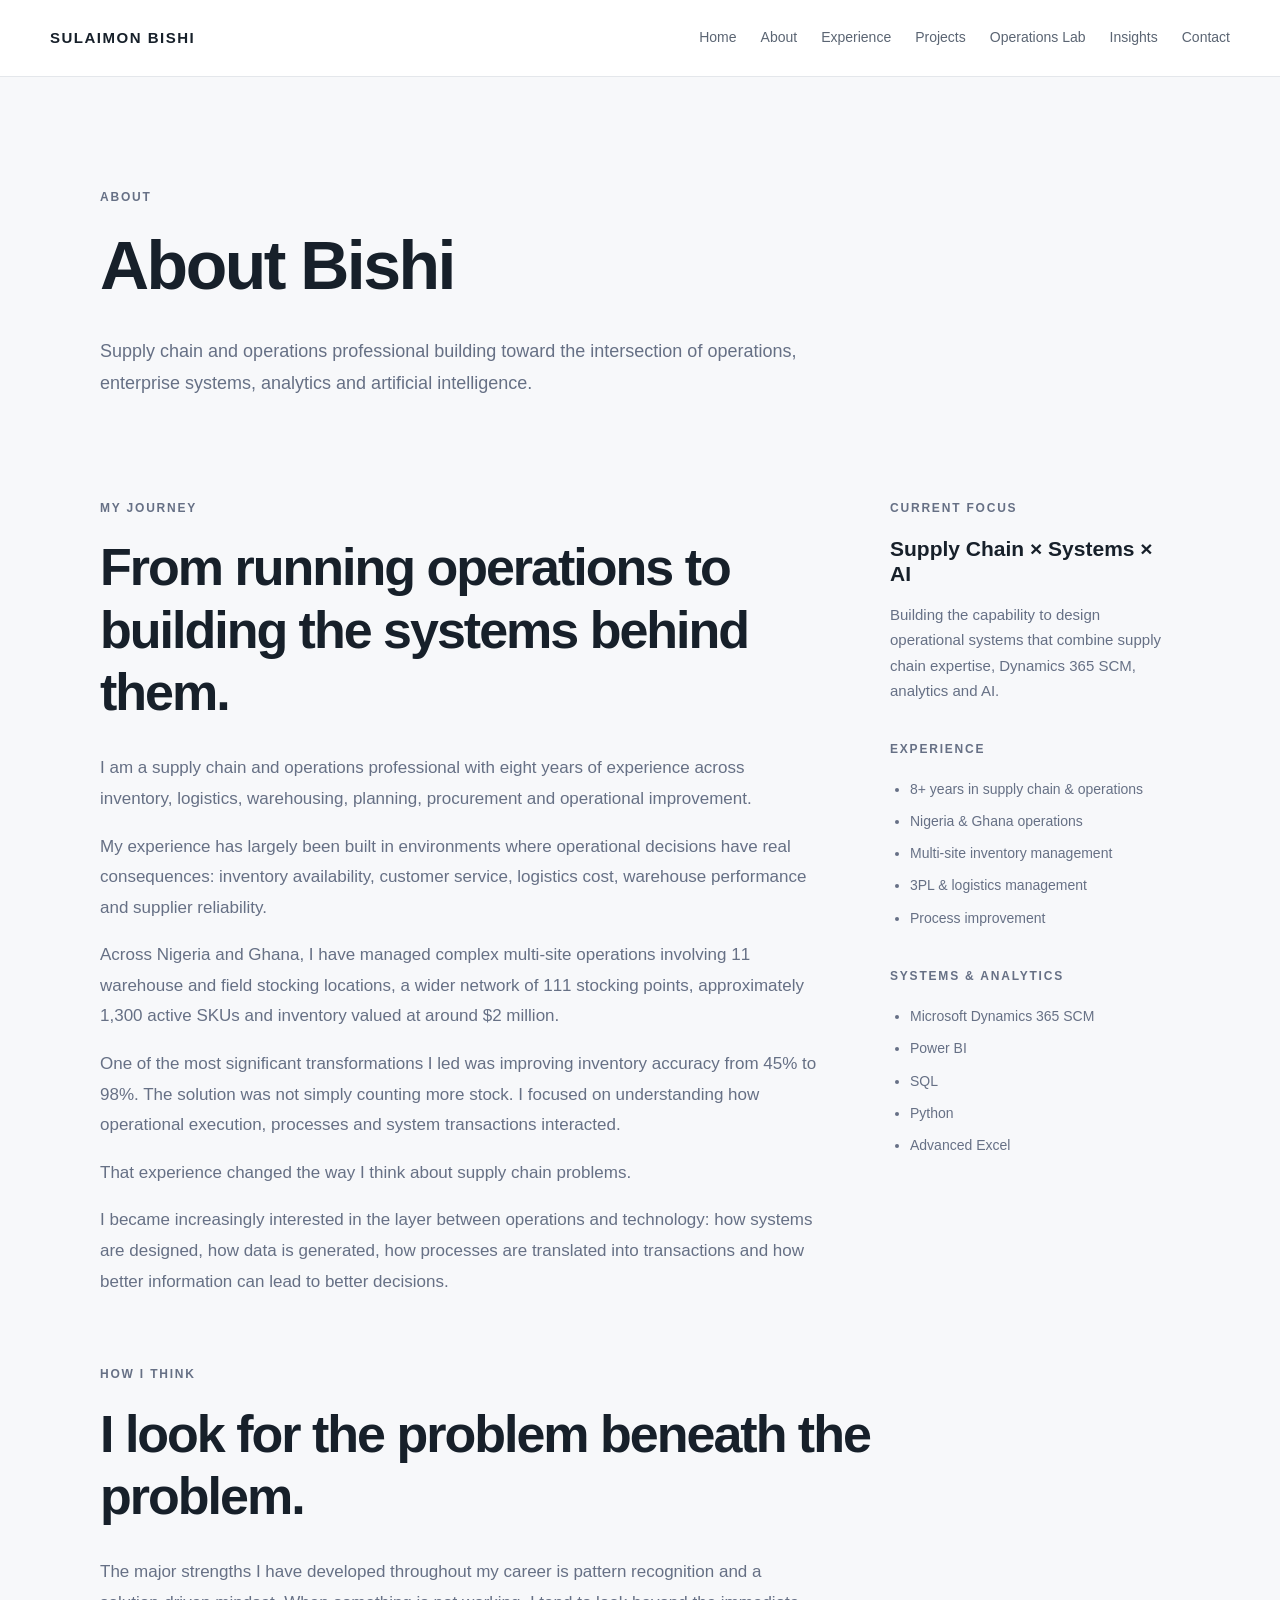
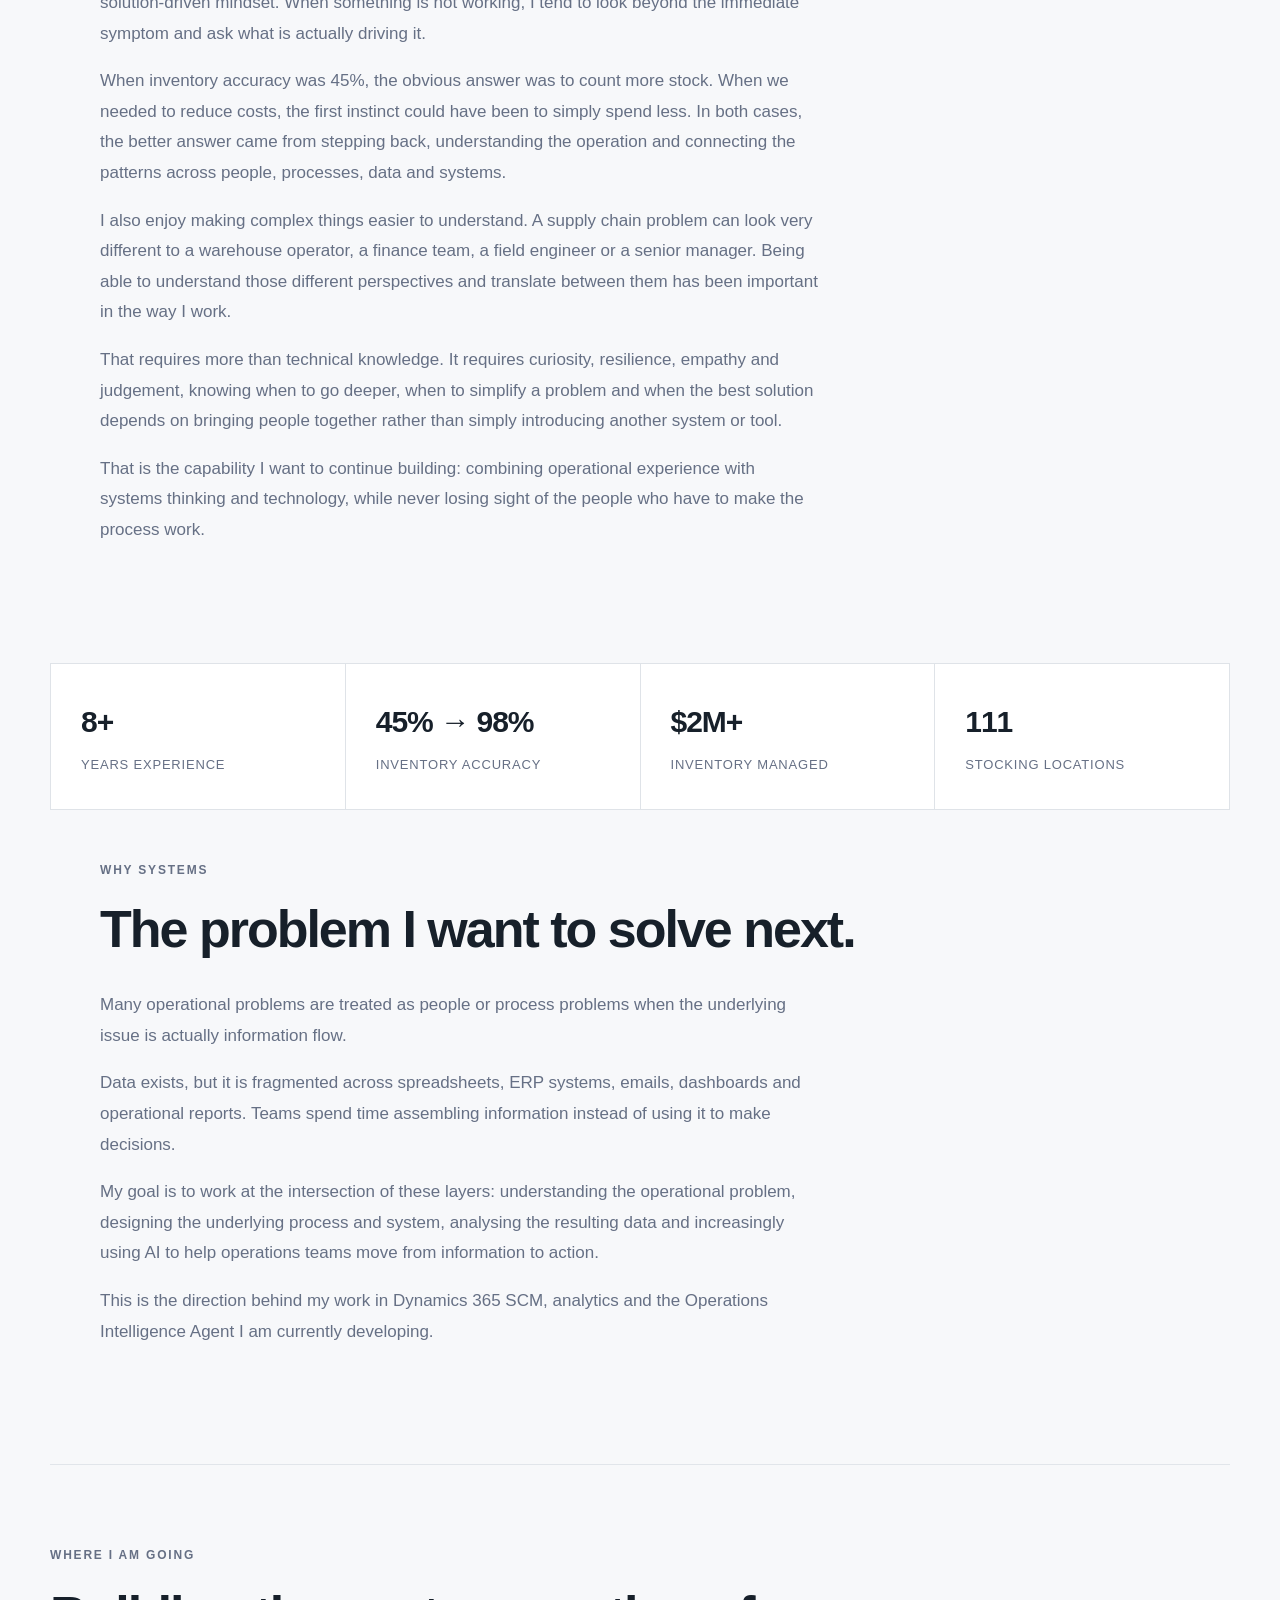
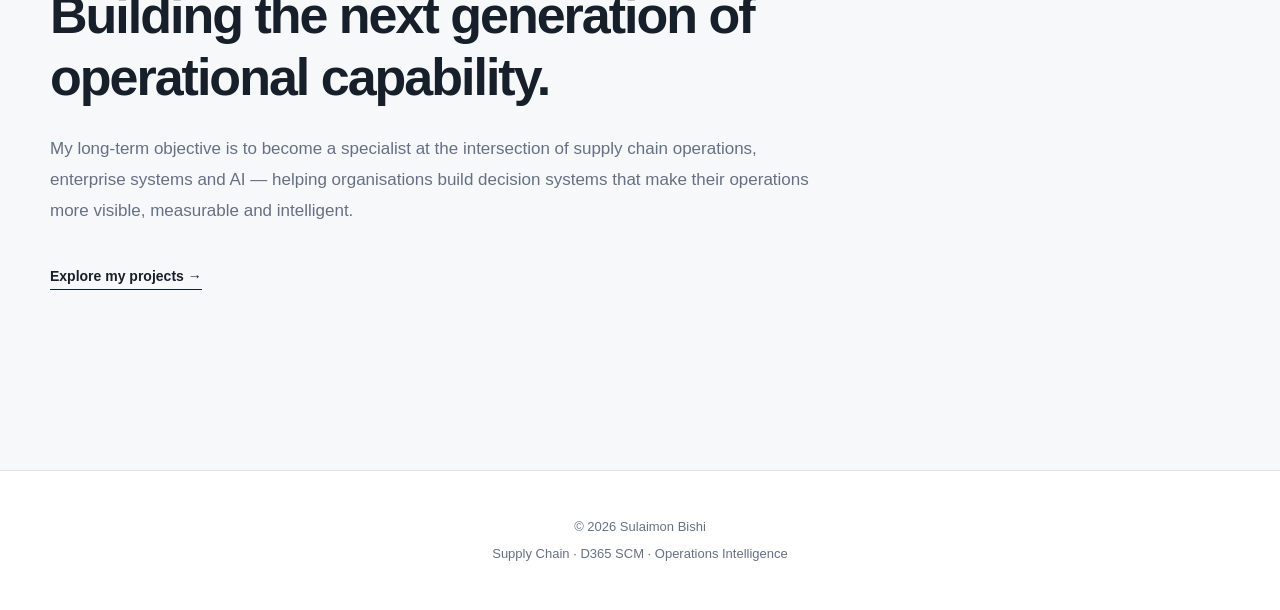
==== commit 7c645a85: "About Page updated" ====
--- a/about.html
+++ b/about.html
@@ -248,8 +248,9 @@
 
 
         <p>
-            One of the strengths I have developed throughout my career
-            is pattern recognition. When something is not working, I
+            The major strengths I have developed throughout my career
+            is pattern recognition and a solution-driven mindset. 
+            When something is not working, I
             tend to look beyond the immediate symptom and ask what is
             actually driving it.
         </p>
@@ -277,7 +278,7 @@
 
         <p>
             That requires more than technical knowledge. It requires
-            curiosity, empathy and judgement — knowing when to go
+            curiosity, resilience, empathy and judgement, knowing when to go
             deeper, when to simplify a problem and when the best
             solution depends on bringing people together rather than
             simply introducing another system or tool.
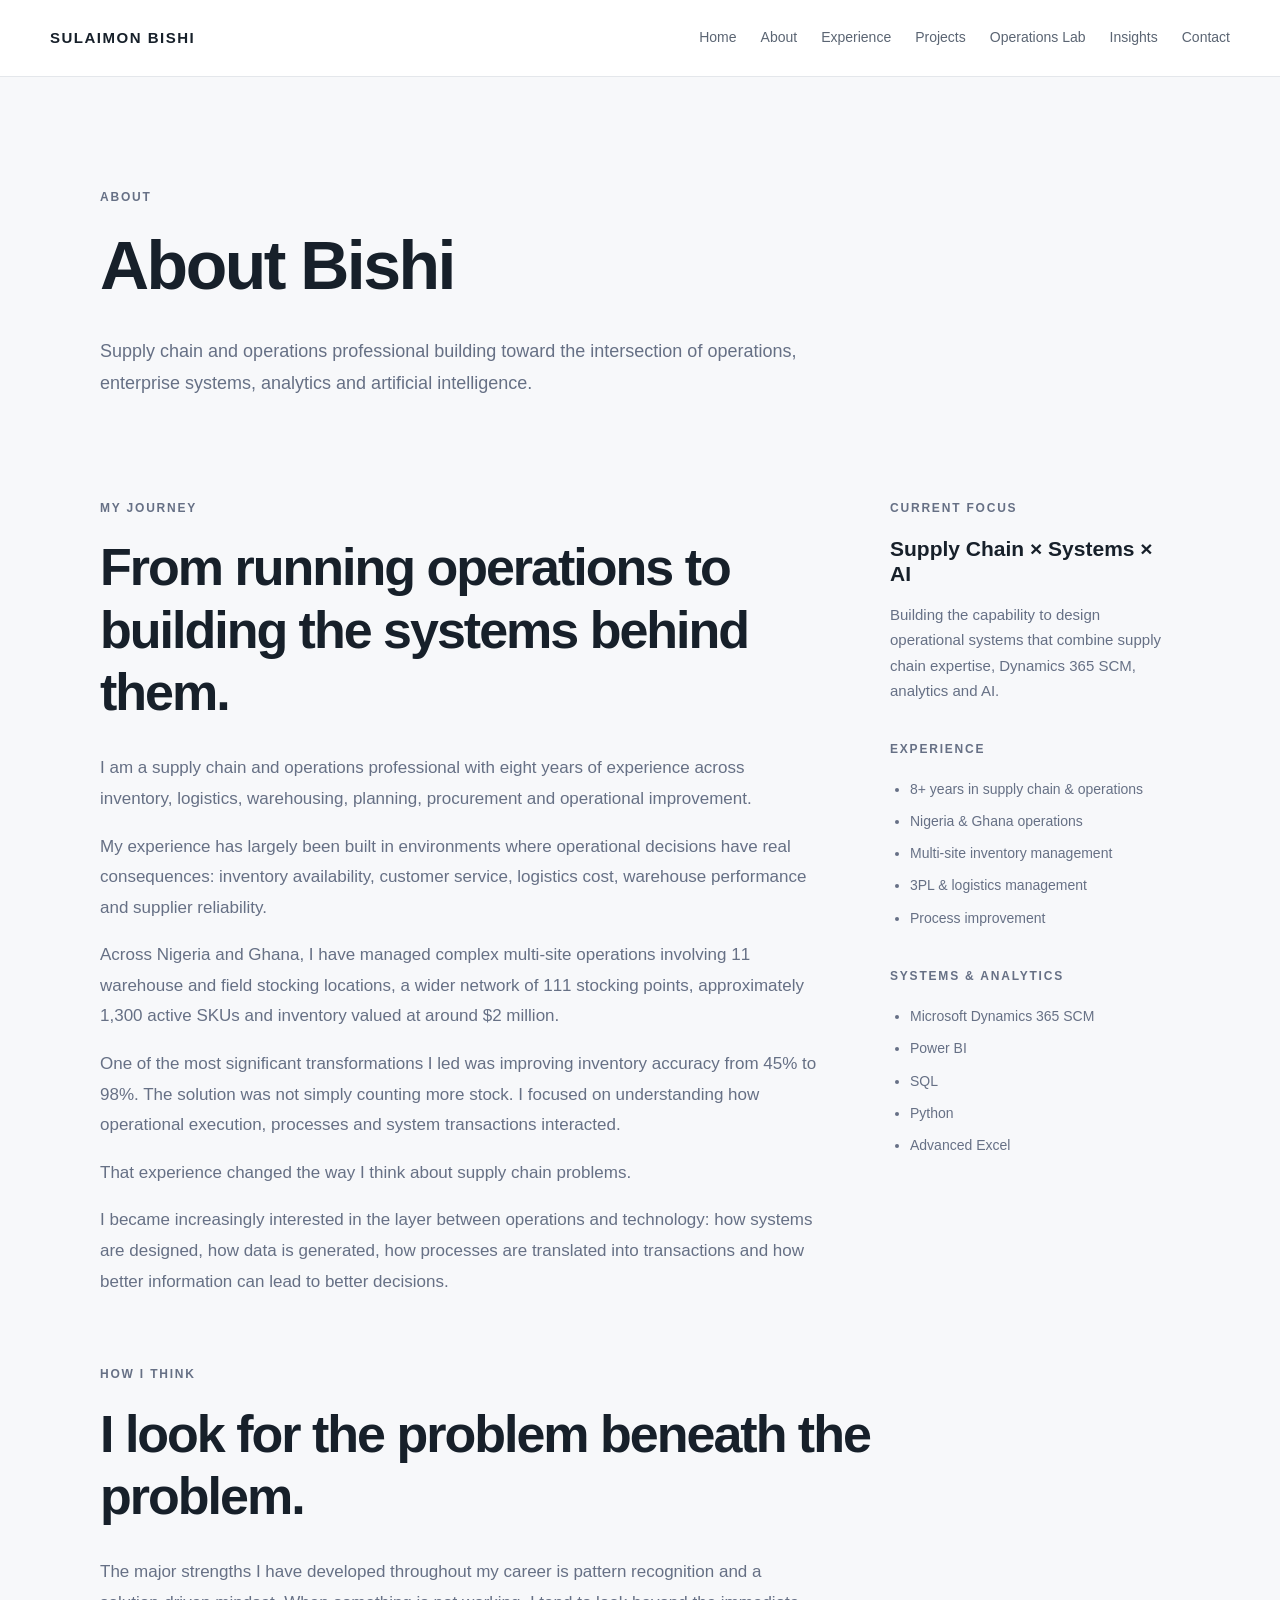
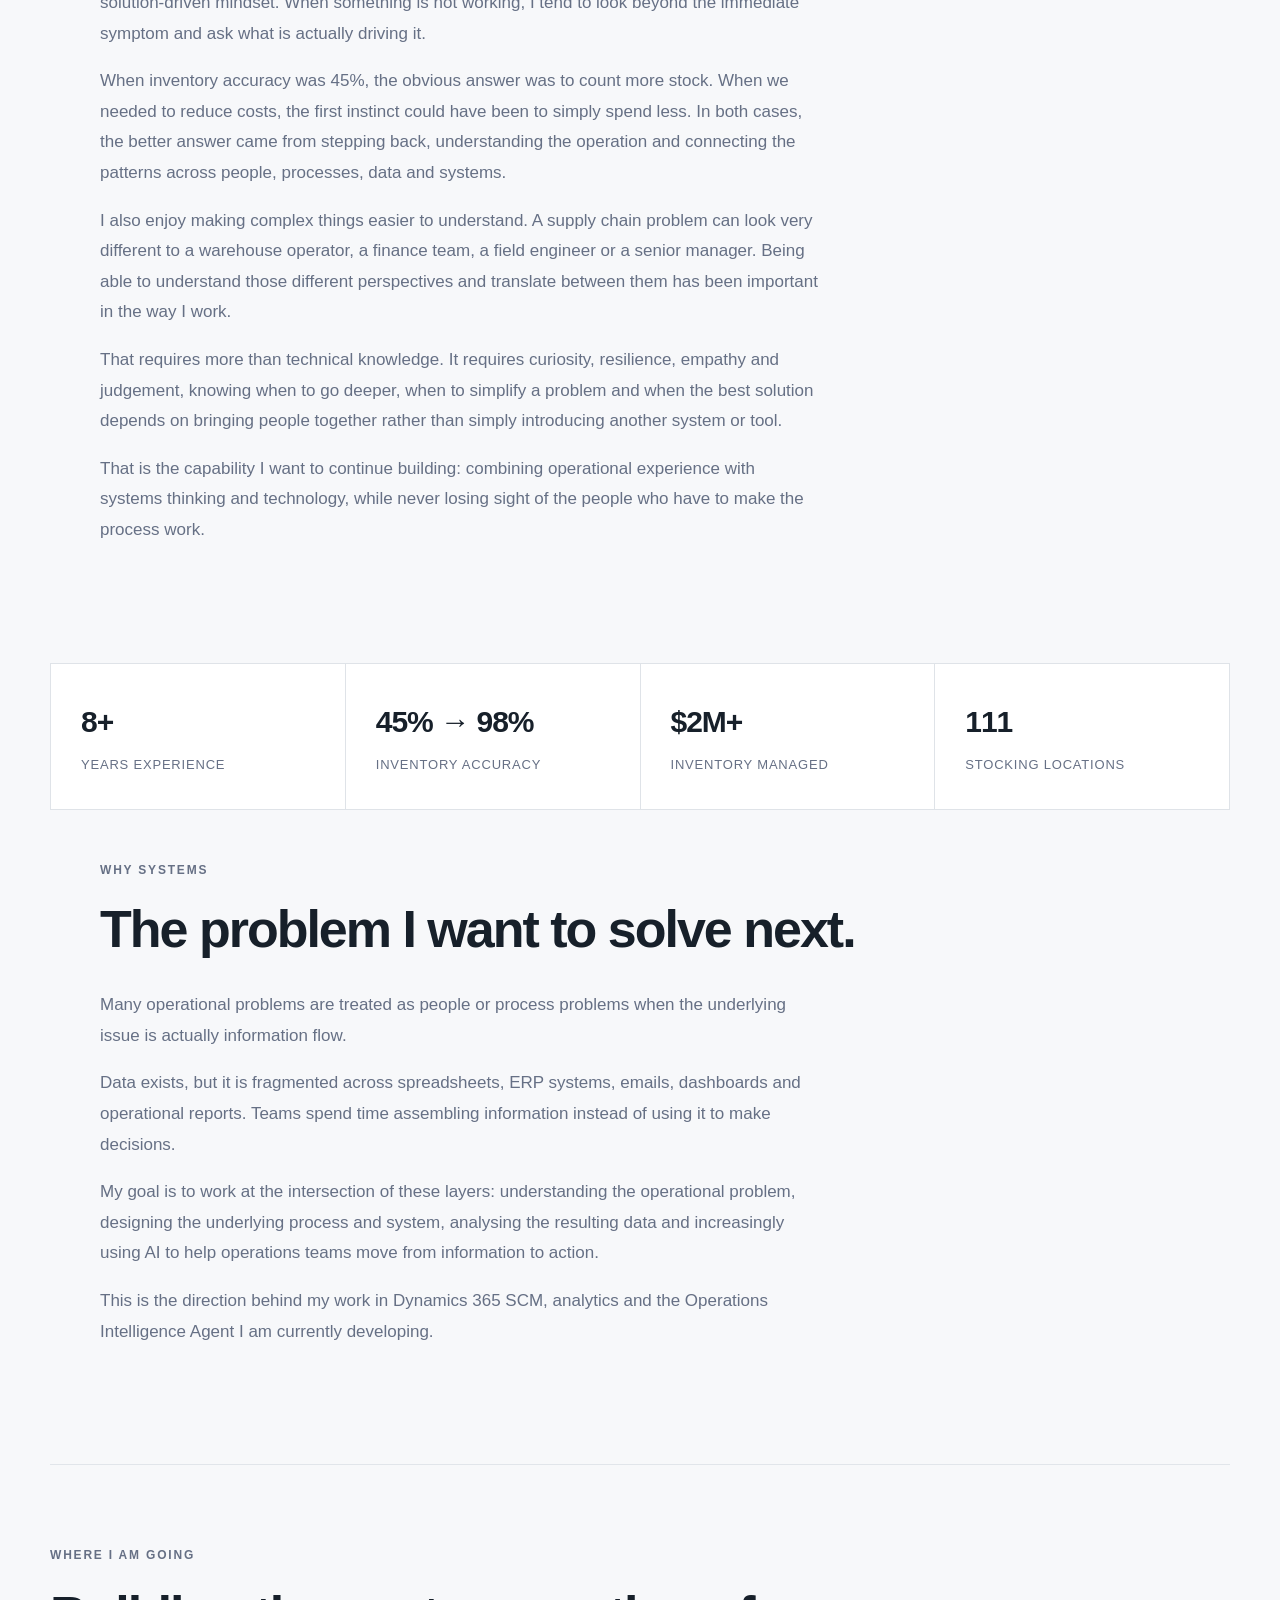
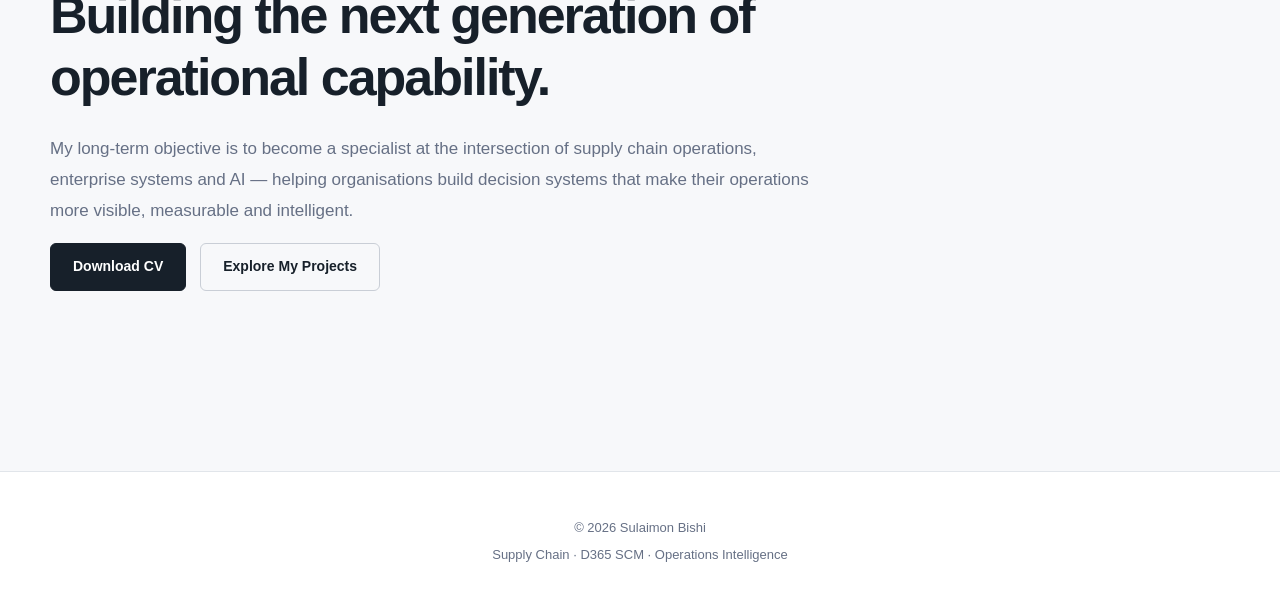
==== commit efd43e04: "Update About Section" ====
--- a/about.html
+++ b/about.html
@@ -421,9 +421,20 @@
             measurable and intelligent.
         </p>
 
-        <a href="projects.html" class="text-link">
-            Explore my projects →
-        </a>
+        <div class="hero-buttons">
+
+    <a href="resume.pdf"
+       target="_blank"
+       class="button">
+       Download CV
+    </a>
+
+    <a href="projects.html"
+       class="button secondary">
+       Explore My Projects
+    </a>
+
+</div>
 
     </section>
 
